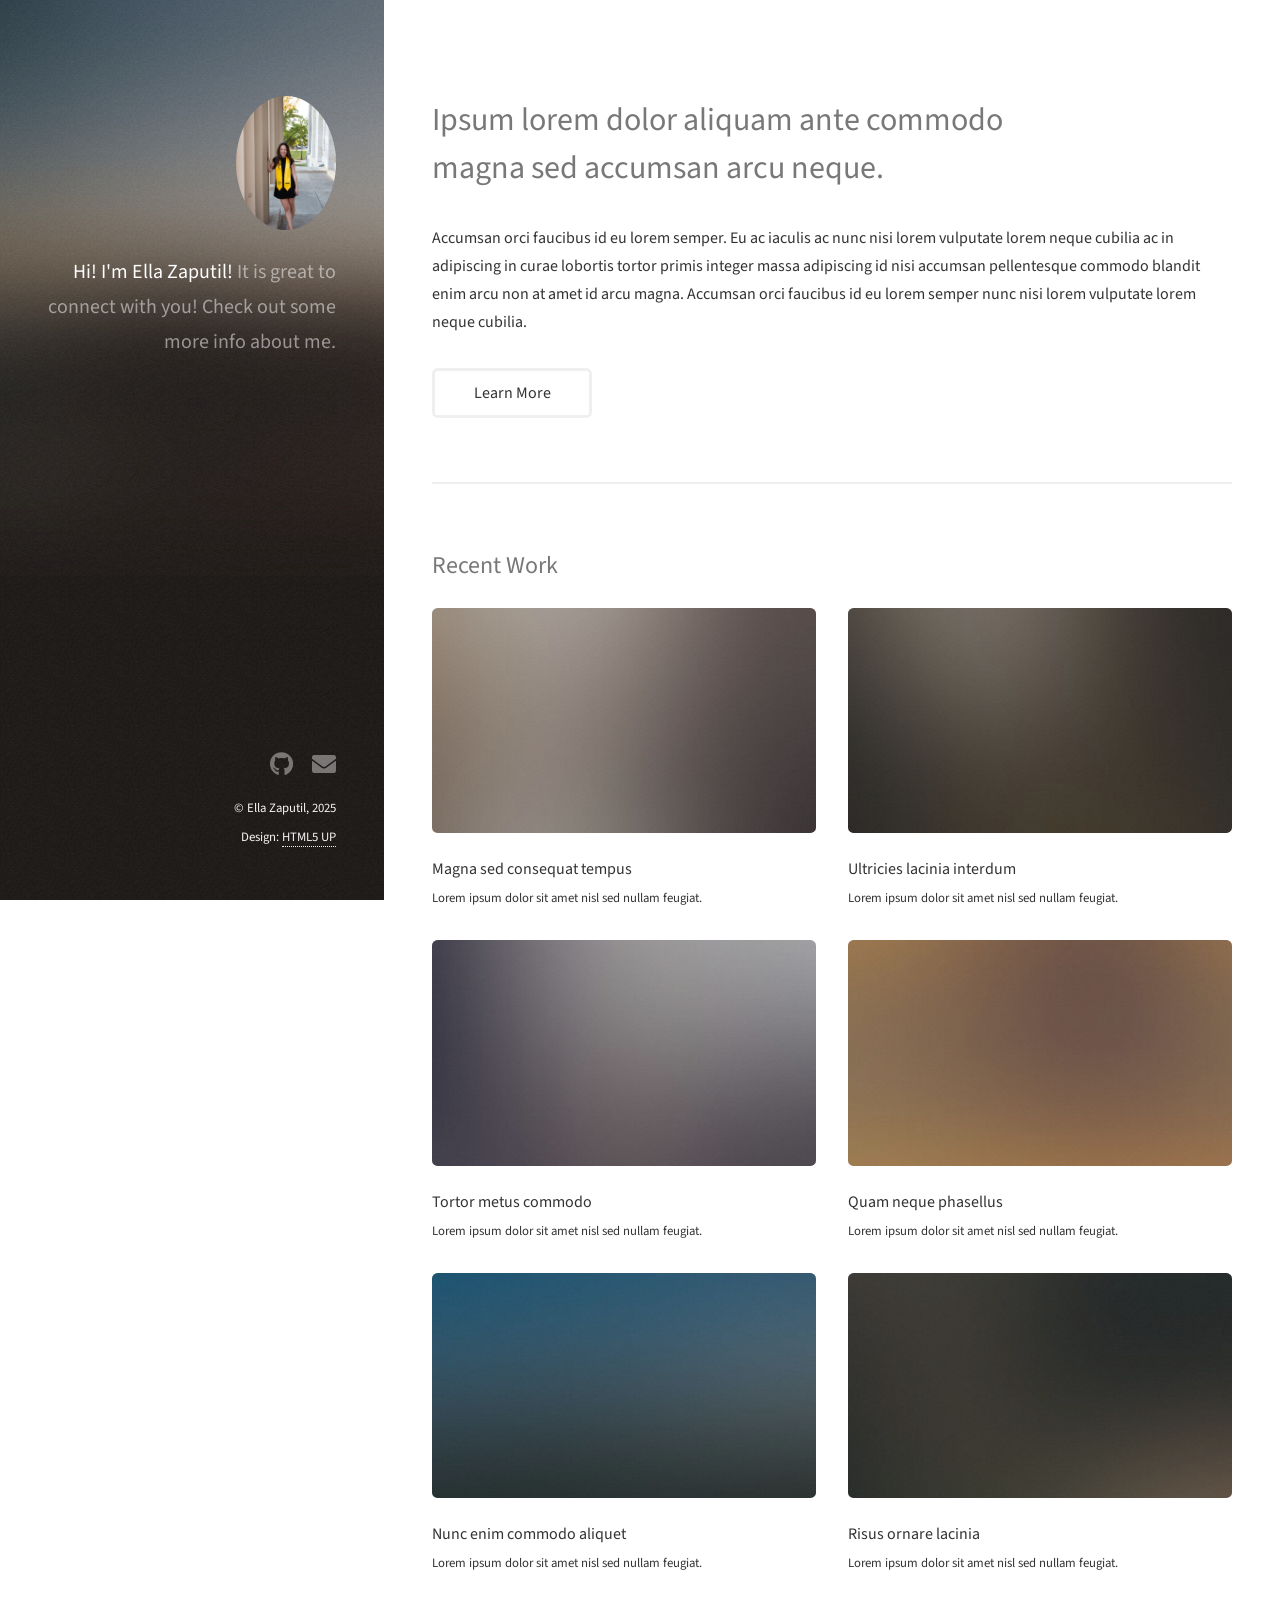
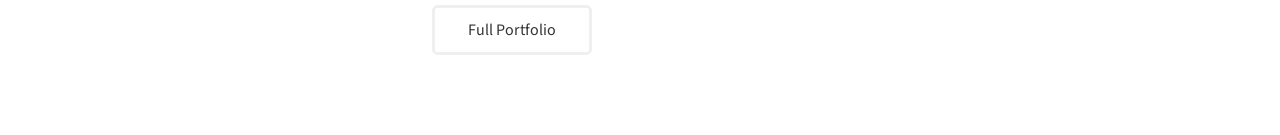
==== index.html @ d31de326 "Minor code changes" ====
<!DOCTYPE HTML>
<!--
	Strata by HTML5 UP
	html5up.net | @ajlkn
	Free for personal and commercial use under the CCA 3.0 license (html5up.net/license)
-->
<html>
	<head>
		<title>Ella Zaputil Portfolio</title>
		<meta charset="utf-8" />
		<meta name="viewport" content="width=device-width, initial-scale=1, user-scalable=no" />
		<link rel="stylesheet" href="assets/css/main.css" />
	</head>
	<body class="is-preload">

		<!-- Header -->
			<header id="header">
				<div class="inner">
					<a href="#" class="image avatar"><img src="images/Ella_Zaputil.jpg" alt="Photo of graduate" /></a>
					<h1><strong>Hi! I'm Ella Zaputil!</strong> <br />
					It is great to connect with you!<br />
					Check out some more info about me.</h1>
				</div>
			</header>

		<!-- Main -->
			<div id="main">

				<!-- One -->
					<section id="one">
						<header class="major">
							<h2>Ipsum lorem dolor aliquam ante commodo<br />
							magna sed accumsan arcu neque.</h2>
						</header>
						<p>Accumsan orci faucibus id eu lorem semper. Eu ac iaculis ac nunc nisi lorem vulputate lorem neque cubilia ac in adipiscing in curae lobortis tortor primis integer massa adipiscing id nisi accumsan pellentesque commodo blandit enim arcu non at amet id arcu magna. Accumsan orci faucibus id eu lorem semper nunc nisi lorem vulputate lorem neque cubilia.</p>
						<ul class="actions">
							<li><a href="#" class="button">Learn More</a></li>
						</ul>
					</section>

				<!-- Two -->
					<section id="two">
						<h2>Recent Work</h2>
						<div class="row">
							<article class="col-6 col-12-xsmall work-item">
								<a href="images/fulls/01.jpg" class="image fit thumb"><img src="images/thumbs/01.jpg" alt="Background image" /></a>
								<h3>Magna sed consequat tempus</h3>
								<p>Lorem ipsum dolor sit amet nisl sed nullam feugiat.</p>
							</article>
							<article class="col-6 col-12-xsmall work-item">
								<a href="images/fulls/02.jpg" class="image fit thumb"><img src="images/thumbs/02.jpg" alt="Background image" /></a>
								<h3>Ultricies lacinia interdum</h3>
								<p>Lorem ipsum dolor sit amet nisl sed nullam feugiat.</p>
							</article>
							<article class="col-6 col-12-xsmall work-item">
								<a href="images/fulls/03.jpg" class="image fit thumb"><img src="images/thumbs/03.jpg" alt="Background image" /></a>
								<h3>Tortor metus commodo</h3>
								<p>Lorem ipsum dolor sit amet nisl sed nullam feugiat.</p>
							</article>
							<article class="col-6 col-12-xsmall work-item">
								<a href="images/fulls/04.jpg" class="image fit thumb"><img src="images/thumbs/04.jpg" alt="Background image" /></a>
								<h3>Quam neque phasellus</h3>
								<p>Lorem ipsum dolor sit amet nisl sed nullam feugiat.</p>
							</article>
							<article class="col-6 col-12-xsmall work-item">
								<a href="images/fulls/05.jpg" class="image fit thumb"><img src="images/thumbs/05.jpg" alt="Background image" /></a>
								<h3>Nunc enim commodo aliquet</h3>
								<p>Lorem ipsum dolor sit amet nisl sed nullam feugiat.</p>
							</article>
							<article class="col-6 col-12-xsmall work-item">
								<a href="images/fulls/06.jpg" class="image fit thumb"><img src="images/thumbs/06.jpg" alt="Background image" /></a>
								<h3>Risus ornare lacinia</h3>
								<p>Lorem ipsum dolor sit amet nisl sed nullam feugiat.</p>
							</article>
						</div>
						<ul class="actions">
							<li><a href="#" class="button">Full Portfolio</a></li>
						</ul>
					</section>

				<!-- Four -->
				<!--
					<section id="four">
						<h2>Elements</h2>

						<section>
							<h4>Text</h4>
							<p>This is <b>bold</b> and this is <strong>strong</strong>. This is <i>italic</i> and this is <em>emphasized</em>.
							This is <sup>superscript</sup> text and this is <sub>subscript</sub> text.
							This is <u>underlined</u> and this is code: <code>for (;;) { ... }</code>. Finally, <a href="#">this is a link</a>.</p>
							<hr />
							<header>
								<h4>Heading with a Subtitle</h4>
								<p>Lorem ipsum dolor sit amet nullam id egestas urna aliquam</p>
							</header>
							<p>Nunc lacinia ante nunc ac lobortis. Interdum adipiscing gravida odio porttitor sem non mi integer non faucibus ornare mi ut ante amet placerat aliquet. Volutpat eu sed ante lacinia sapien lorem accumsan varius montes viverra nibh in adipiscing blandit tempus accumsan.</p>
							<header>
								<h5>Heading with a Subtitle</h5>
								<p>Lorem ipsum dolor sit amet nullam id egestas urna aliquam</p>
							</header>
							<p>Nunc lacinia ante nunc ac lobortis. Interdum adipiscing gravida odio porttitor sem non mi integer non faucibus ornare mi ut ante amet placerat aliquet. Volutpat eu sed ante lacinia sapien lorem accumsan varius montes viverra nibh in adipiscing blandit tempus accumsan.</p>
							<hr />
							<h2>Heading Level 2</h2>
							<h3>Heading Level 3</h3>
							<h4>Heading Level 4</h4>
							<h5>Heading Level 5</h5>
							<h6>Heading Level 6</h6>
							<hr />
							<h5>Blockquote</h5>
							<blockquote>Fringilla nisl. Donec accumsan interdum nisi, quis tincidunt felis sagittis eget tempus euismod. Vestibulum ante ipsum primis in faucibus vestibulum. Blandit adipiscing eu felis iaculis volutpat ac adipiscing accumsan faucibus. Vestibulum ante ipsum primis in faucibus lorem ipsum dolor sit amet nullam adipiscing eu felis.</blockquote>
							<h5>Preformatted</h5>
							<pre><code>i = 0;

while (!deck.isInOrder()) {
print 'Iteration ' + i;
deck.shuffle();
i++;
}

print 'It took ' + i + ' iterations to sort the deck.';</code></pre>
						</section>

						<section>
							<h4>Lists</h4>
							<div class="row">
								<div class="col-6 col-12-xsmall">
									<h5>Unordered</h5>
									<ul>
										<li>Dolor pulvinar etiam magna etiam.</li>
										<li>Sagittis adipiscing lorem eleifend.</li>
										<li>Felis enim feugiat dolore viverra.</li>
									</ul>
									<h5>Alternate</h5>
									<ul class="alt">
										<li>Dolor pulvinar etiam magna etiam.</li>
										<li>Sagittis adipiscing lorem eleifend.</li>
										<li>Felis enim feugiat dolore viverra.</li>
									</ul>
								</div>
								<div class="col-6 col-12-xsmall">
									<h5>Ordered</h5>
									<ol>
										<li>Dolor pulvinar etiam magna etiam.</li>
										<li>Etiam vel felis at lorem sed viverra.</li>
										<li>Felis enim feugiat dolore viverra.</li>
										<li>Dolor pulvinar etiam magna etiam.</li>
										<li>Etiam vel felis at lorem sed viverra.</li>
										<li>Felis enim feugiat dolore viverra.</li>
									</ol>
									<h5>Icons</h5>
									<ul class="icons">
										<li><a href="#" class="icon brands fa-twitter"><span class="label">Twitter</span></a></li>
										<li><a href="#" class="icon brands fa-facebook-f"><span class="label">Facebook</span></a></li>
										<li><a href="#" class="icon brands fa-instagram"><span class="label">Instagram</span></a></li>
										<li><a href="#" class="icon brands fa-github"><span class="label">Github</span></a></li>
										<li><a href="#" class="icon brands fa-dribbble"><span class="label">Dribbble</span></a></li>
										<li><a href="#" class="icon brands fa-tumblr"><span class="label">Tumblr</span></a></li>
									</ul>
								</div>
							</div>
							<h5>Actions</h5>
							<ul class="actions">
								<li><a href="#" class="button primary">Default</a></li>
								<li><a href="#" class="button">Default</a></li>
							</ul>
							<ul class="actions small">
								<li><a href="#" class="button primary small">Small</a></li>
								<li><a href="#" class="button small">Small</a></li>
							</ul>
							<div class="row">
								<div class="col-6 col-12-small">
									<ul class="actions stacked">
										<li><a href="#" class="button primary">Default</a></li>
										<li><a href="#" class="button">Default</a></li>
									</ul>
								</div>
								<div class="col-6 col-12-small">
									<ul class="actions stacked">
										<li><a href="#" class="button primary small">Small</a></li>
										<li><a href="#" class="button small">Small</a></li>
									</ul>
								</div>
								<div class="col-6 col-12-small">
									<ul class="actions stacked">
										<li><a href="#" class="button primary fit">Default</a></li>
										<li><a href="#" class="button fit">Default</a></li>
									</ul>
								</div>
								<div class="col-6 col-12-small">
									<ul class="actions stacked">
										<li><a href="#" class="button primary small fit">Small</a></li>
										<li><a href="#" class="button small fit">Small</a></li>
									</ul>
								</div>
							</div>
						</section>

						<section>
							<h4>Table</h4>
							<h5>Default</h5>
							<div class="table-wrapper">
								<table>
									<thead>
										<tr>
											<th>Name</th>
											<th>Description</th>
											<th>Price</th>
										</tr>
									</thead>
									<tbody>
										<tr>
											<td>Item One</td>
											<td>Ante turpis integer aliquet porttitor.</td>
											<td>29.99</td>
										</tr>
										<tr>
											<td>Item Two</td>
											<td>Vis ac commodo adipiscing arcu aliquet.</td>
											<td>19.99</td>
										</tr>
										<tr>
											<td>Item Three</td>
											<td> Morbi faucibus arcu accumsan lorem.</td>
											<td>29.99</td>
										</tr>
										<tr>
											<td>Item Four</td>
											<td>Vitae integer tempus condimentum.</td>
											<td>19.99</td>
										</tr>
										<tr>
											<td>Item Five</td>
											<td>Ante turpis integer aliquet porttitor.</td>
											<td>29.99</td>
										</tr>
									</tbody>
									<tfoot>
										<tr>
											<td colspan="2"></td>
											<td>100.00</td>
										</tr>
									</tfoot>
								</table>
							</div>

							<h5>Alternate</h5>
							<div class="table-wrapper">
								<table class="alt">
									<thead>
										<tr>
											<th>Name</th>
											<th>Description</th>
											<th>Price</th>
										</tr>
									</thead>
									<tbody>
										<tr>
											<td>Item One</td>
											<td>Ante turpis integer aliquet porttitor.</td>
											<td>29.99</td>
										</tr>
										<tr>
											<td>Item Two</td>
											<td>Vis ac commodo adipiscing arcu aliquet.</td>
											<td>19.99</td>
										</tr>
										<tr>
											<td>Item Three</td>
											<td> Morbi faucibus arcu accumsan lorem.</td>
											<td>29.99</td>
										</tr>
										<tr>
											<td>Item Four</td>
											<td>Vitae integer tempus condimentum.</td>
											<td>19.99</td>
										</tr>
										<tr>
											<td>Item Five</td>
											<td>Ante turpis integer aliquet porttitor.</td>
											<td>29.99</td>
										</tr>
									</tbody>
									<tfoot>
										<tr>
											<td colspan="2"></td>
											<td>100.00</td>
										</tr>
									</tfoot>
								</table>
							</div>
						</section>

						<section>
							<h4>Buttons</h4>
							<ul class="actions">
								<li><a href="#" class="button primary">Primary</a></li>
								<li><a href="#" class="button">Default</a></li>
							</ul>
							<ul class="actions">
								<li><a href="#" class="button large">Large</a></li>
								<li><a href="#" class="button">Default</a></li>
								<li><a href="#" class="button small">Small</a></li>
							</ul>
							<ul class="actions fit">
								<li><a href="#" class="button primary fit">Fit</a></li>
								<li><a href="#" class="button fit">Fit</a></li>
							</ul>
							<ul class="actions fit small">
								<li><a href="#" class="button primary fit small">Fit + Small</a></li>
								<li><a href="#" class="button fit small">Fit + Small</a></li>
							</ul>
							<ul class="actions">
								<li><a href="#" class="button primary icon solid fa-download">Icon</a></li>
								<li><a href="#" class="button icon solid fa-download">Icon</a></li>
							</ul>
							<ul class="actions">
								<li><span class="button primary disabled">Primary</span></li>
								<li><span class="button disabled">Default</span></li>
							</ul>
						</section>

						<section>
							<h4>Form</h4>
							<form method="post" action="#">
								<div class="row gtr-uniform gtr-50">
									<div class="col-6 col-12-xsmall">
										<input type="text" name="demo-name" id="demo-name" value="" placeholder="Name" />
									</div>
									<div class="col-6 col-12-xsmall">
										<input type="email" name="demo-email" id="demo-email" value="" placeholder="Email" />
									</div>
									<div class="col-12">
										<select name="demo-category" id="demo-category">
											<option value="">- Category -</option>
											<option value="1">Manufacturing</option>
											<option value="1">Shipping</option>
											<option value="1">Administration</option>
											<option value="1">Human Resources</option>
										</select>
									</div>
									<div class="col-4 col-12-small">
										<input type="radio" id="demo-priority-low" name="demo-priority" checked>
										<label for="demo-priority-low">Low Priority</label>
									</div>
									<div class="col-4 col-12-small">
										<input type="radio" id="demo-priority-normal" name="demo-priority">
										<label for="demo-priority-normal">Normal Priority</label>
									</div>
									<div class="col-4 col-12-small">
										<input type="radio" id="demo-priority-high" name="demo-priority">
										<label for="demo-priority-high">High Priority</label>
									</div>
									<div class="col-6 col-12-small">
										<input type="checkbox" id="demo-copy" name="demo-copy">
										<label for="demo-copy">Email me a copy of this message</label>
									</div>
									<div class="col-6 col-12-small">
										<input type="checkbox" id="demo-human" name="demo-human" checked>
										<label for="demo-human">I am a human and not a robot</label>
									</div>
									<div class="col-12">
										<textarea name="demo-message" id="demo-message" placeholder="Enter your message" rows="6"></textarea>
									</div>
									<div class="col-12">
										<ul class="actions">
											<li><input type="submit" value="Send Message" class="primary" /></li>
											<li><input type="reset" value="Reset" /></li>
										</ul>
									</div>
								</div>
							</form>
						</section>

						<section>
							<h4>Image</h4>
							<h5>Fit</h5>
							<div class="box alt">
								<div class="row gtr-50 gtr-uniform">
									<div class="col-12"><span class="image fit"><img src="images/fulls/05.jpg" alt="" /></span></div>
									<div class="col-4"><span class="image fit"><img src="images/thumbs/01.jpg" alt="" /></span></div>
									<div class="col-4"><span class="image fit"><img src="images/thumbs/02.jpg" alt="" /></span></div>
									<div class="col-4"><span class="image fit"><img src="images/thumbs/03.jpg" alt="" /></span></div>
									<div class="col-4"><span class="image fit"><img src="images/thumbs/04.jpg" alt="" /></span></div>
									<div class="col-4"><span class="image fit"><img src="images/thumbs/05.jpg" alt="" /></span></div>
									<div class="col-4"><span class="image fit"><img src="images/thumbs/06.jpg" alt="" /></span></div>
									<div class="col-4"><span class="image fit"><img src="images/thumbs/03.jpg" alt="" /></span></div>
									<div class="col-4"><span class="image fit"><img src="images/thumbs/02.jpg" alt="" /></span></div>
									<div class="col-4"><span class="image fit"><img src="images/thumbs/01.jpg" alt="" /></span></div>
								</div>
							</div>
							<h5>Left &amp; Right</h5>
							<p><span class="image left"><img src="images/avatar.jpg" alt="" /></span>Fringilla nisl. Donec accumsan interdum nisi, quis tincidunt felis sagittis eget. tempus euismod. Vestibulum ante ipsum primis in faucibus vestibulum. Blandit adipiscing eu felis iaculis volutpat ac adipiscing accumsan eu faucibus. Integer ac pellentesque praesent tincidunt felis sagittis eget. tempus euismod. Vestibulum ante ipsum primis in faucibus vestibulum. Blandit adipiscing eu felis iaculis volutpat ac adipiscing accumsan eu faucibus. Integer ac pellentesque praesent. Donec accumsan interdum nisi, quis tincidunt felis sagittis eget. tempus euismod. Vestibulum ante ipsum primis in faucibus vestibulum. Blandit adipiscing eu felis iaculis volutpat ac adipiscing accumsan eu faucibus. Integer ac pellentesque praesent tincidunt felis sagittis eget. tempus euismod. Vestibulum ante ipsum primis in faucibus vestibulum. Blandit adipiscing eu felis iaculis volutpat ac adipiscing accumsan eu faucibus. Integer ac pellentesque praesent.</p>
							<p><span class="image right"><img src="images/avatar.jpg" alt="" /></span>Fringilla nisl. Donec accumsan interdum nisi, quis tincidunt felis sagittis eget. tempus euismod. Vestibulum ante ipsum primis in faucibus vestibulum. Blandit adipiscing eu felis iaculis volutpat ac adipiscing accumsan eu faucibus. Integer ac pellentesque praesent tincidunt felis sagittis eget. tempus euismod. Vestibulum ante ipsum primis in faucibus vestibulum. Blandit adipiscing eu felis iaculis volutpat ac adipiscing accumsan eu faucibus. Integer ac pellentesque praesent. Donec accumsan interdum nisi, quis tincidunt felis sagittis eget. tempus euismod. Vestibulum ante ipsum primis in faucibus vestibulum. Blandit adipiscing eu felis iaculis volutpat ac adipiscing accumsan eu faucibus. Integer ac pellentesque praesent tincidunt felis sagittis eget. tempus euismod. Vestibulum ante ipsum primis in faucibus vestibulum. Blandit adipiscing eu felis iaculis volutpat ac adipiscing accumsan eu faucibus. Integer ac pellentesque praesent.</p>
						</section>

					</section>
				-->

			</div>

		<!-- Footer -->
			<footer id="footer">
				<div class="inner">
					<ul class="icons">
						<li><a href="#" class="icon brands fa-github"><span class="label">Github</span></a></li>
						<li><a href="#" class="icon solid fa-envelope"><span class="label">Email</span></a></li>
					</ul>
					<ul class="copyright">
						<li>&copy; Ella Zaputil, 2025</li><li>Design: <a href="http://html5up.net">HTML5 UP</a></li>
					</ul>
				</div>
			</footer>
		<!-- Google tag (gtag.js) -->
		<script async src="https://www.googletagmanager.com/gtag/js?id=G-RQWKDKJL1V"></script>
		<script>
  		window.dataLayer = window.dataLayer || [];
  		function gtag(){dataLayer.push(arguments);}
  		gtag('js', new Date());

  		gtag('config', 'G-RQWKDKJL1V');
		</script>
		
		<!-- Scripts -->
			<script src="assets/js/jquery.min.js"></script>
			<script src="assets/js/jquery.poptrox.min.js"></script>
			<script src="assets/js/browser.min.js"></script>
			<script src="assets/js/breakpoints.min.js"></script>
			<script src="assets/js/util.js"></script>
			<script src="assets/js/main.js"></script>

	</body>
</html>
---- assets/css/main.css ----
@import url("fontawesome-all.min.css");
@import url("https://fonts.googleapis.com/css?family=Source+Sans+Pro:400,400italic");

/*
	Strata by HTML5 UP
	html5up.net | @ajlkn
	Free for personal and commercial use under the CCA 3.0 license (html5up.net/license)
*/

html, body, div, span, applet, object,
iframe, h1, h2, h3, h4, h5, h6, p, blockquote,
pre, a, abbr, acronym, address, big, cite,
code, del, dfn, em, img, ins, kbd, q, s, samp,
small, strike, strong, sub, sup, tt, var, b,
u, i, center, dl, dt, dd, ol, ul, li, fieldset,
form, label, legend, table, caption, tbody,
tfoot, thead, tr, th, td, article, aside,
canvas, details, embed, figure, figcaption,
footer, header, hgroup, menu, nav, output, ruby,
section, summary, time, mark, audio, video {
	margin: 0;
	padding: 0;
	border: 0;
	font-size: 100%;
	font: inherit;
	color: #333333;
	vertical-align: baseline;}

article, aside, details, figcaption, figure,
footer, header, hgroup, menu, nav, section {
	display: block;}

body {
	line-height: 1;
	color: #333333;
}

ol, ul {
	list-style: none;
}

blockquote, q {
	quotes: none;
}

	blockquote:before, blockquote:after, q:before, q:after {
		content: '';
		content: none;
	}

table {
	border-collapse: collapse;
	border-spacing: 0;
}

body {
	-webkit-text-size-adjust: none;
}

mark {
	background-color: transparent;
	color: inherit;
}

input::-moz-focus-inner {
	border: 0;
	padding: 0;
}

input, select, textarea {
	-moz-appearance: none;
	-webkit-appearance: none;
	-ms-appearance: none;
	appearance: none;
}

/* Basic */

	html {
		box-sizing: border-box;
	}

	*, *:before, *:after {
		box-sizing: inherit;
	}

	body {
		background: #fff;
	}

		body.is-preload *, body.is-preload *:before, body.is-preload *:after {
			-moz-animation: none !important;
			-webkit-animation: none !important;
			-ms-animation: none !important;
			animation: none !important;
			-moz-transition: none !important;
			-webkit-transition: none !important;
			-ms-transition: none !important;
			transition: none !important;
		}

	body, input, select, textarea {
		color: #a2a2a2;
		font-family: "Source Sans Pro", Helvetica, sans-serif;
		font-size: 16pt;
		font-weight: 400;
		line-height: 1.75em;
	}

	a {
		-moz-transition: color 0.2s ease-in-out, border-color 0.2s ease-in-out;
		-webkit-transition: color 0.2s ease-in-out, border-color 0.2s ease-in-out;
		-ms-transition: color 0.2s ease-in-out, border-color 0.2s ease-in-out;
		transition: color 0.2s ease-in-out, border-color 0.2s ease-in-out;
		border-bottom: dotted 1px;
		color: #49bf9d;
		text-decoration: none;
	}

		a:hover {
			border-bottom-color: transparent;
			color: #49bf9d !important;
			text-decoration: none;
		}

	strong, b {
		color: #787878;
		font-weight: 400;
	}

	em, i {
		font-style: italic;
	}

	p {
		margin: 0 0 2em 0;
	}

	h1, h2, h3, h4, h5, h6 {
		color: #787878;
		font-weight: 400;
		line-height: 1em;
		margin: 0 0 1em 0;
	}

		h1 a, h2 a, h3 a, h4 a, h5 a, h6 a {
			color: inherit;
			text-decoration: none;
		}

	h1 {
		font-size: 2em;
		line-height: 1.5em;
	}

	h2 {
		font-size: 1.5em;
		line-height: 1.5em;
	}

	h3 {
		font-size: 1.25em;
		line-height: 1.5em;
	}

	h4 {
		font-size: 1.1em;
		line-height: 1.5em;
	}

	h5 {
		font-size: 0.9em;
		line-height: 1.5em;
	}

	h6 {
		font-size: 0.7em;
		line-height: 1.5em;
	}

	sub {
		font-size: 0.8em;
		position: relative;
		top: 0.5em;
	}

	sup {
		font-size: 0.8em;
		position: relative;
		top: -0.5em;
	}

	hr {
		border: 0;
		border-bottom: solid 2px #efefef;
		margin: 2em 0;
	}

		hr.major {
			margin: 3em 0;
		}

	blockquote {
		border-left: solid 6px #efefef;
		font-style: italic;
		margin: 0 0 2em 0;
		padding: 0.5em 0 0.5em 1.5em;
	}

	code {
		background: #f7f7f7;
		border-radius: 0.35em;
		border: solid 2px #efefef;
		font-family: "Courier New", monospace;
		font-size: 0.9em;
		margin: 0 0.25em;
		padding: 0.25em 0.65em;
	}

	pre {
		-webkit-overflow-scrolling: touch;
		font-family: "Courier New", monospace;
		font-size: 0.9em;
		margin: 0 0 2em 0;
	}

		pre code {
			display: block;
			line-height: 1.75em;
			padding: 1em 1.5em;
			overflow-x: auto;
		}

	.align-left {
		text-align: left;
	}

	.align-center {
		text-align: center;
	}

	.align-right {
		text-align: right;
	}

/* Container */

	.container {
		margin: 0 auto;
		max-width: calc(100% - 4em);
		width: 100%;
	}

		.container.xsmall {
			width: 25%;
		}

		.container.small {
			width: 50%;
		}

		.container.medium {
			width: 75%;
		}

		.container.large {
			width: 125%;
		}

		.container.xlarge {
			width: 150%;
		}

		.container.max {
			width: 100%;
		}

		@media screen and (max-width: 980px) {

			.container {
				width: 100% !important;
				max-width: 100% !important;
			}

		}

		@media screen and (max-width: 480px) {

			.container {
				max-width: calc(100% - 3em);
			}

		}

/* Row */

	.row {
		display: flex;
		flex-wrap: wrap;
		box-sizing: border-box;
		align-items: stretch;
	}

		.row > * {
			box-sizing: border-box;
		}

		.row.gtr-uniform > * > :last-child {
			margin-bottom: 0;
		}

		.row.aln-left {
			justify-content: flex-start;
		}

		.row.aln-center {
			justify-content: center;
		}

		.row.aln-right {
			justify-content: flex-end;
		}

		.row.aln-top {
			align-items: flex-start;
		}

		.row.aln-middle {
			align-items: center;
		}

		.row.aln-bottom {
			align-items: flex-end;
		}

		.row > .imp {
			order: -1;
		}

		.row > .col-1 {
			width: 8.33333%;
		}

		.row > .off-1 {
			margin-left: 8.33333%;
		}

		.row > .col-2 {
			width: 16.66667%;
		}

		.row > .off-2 {
			margin-left: 16.66667%;
		}

		.row > .col-3 {
			width: 25%;
		}

		.row > .off-3 {
			margin-left: 25%;
		}

		.row > .col-4 {
			width: 33.33333%;
		}

		.row > .off-4 {
			margin-left: 33.33333%;
		}

		.row > .col-5 {
			width: 41.66667%;
		}

		.row > .off-5 {
			margin-left: 41.66667%;
		}

		.row > .col-6 {
			width: 50%;
		}

		.row > .off-6 {
			margin-left: 50%;
		}

		.row > .col-7 {
			width: 58.33333%;
		}

		.row > .off-7 {
			margin-left: 58.33333%;
		}

		.row > .col-8 {
			width: 66.66667%;
		}

		.row > .off-8 {
			margin-left: 66.66667%;
		}

		.row > .col-9 {
			width: 75%;
		}

		.row > .off-9 {
			margin-left: 75%;
		}

		.row > .col-10 {
			width: 83.33333%;
		}

		.row > .off-10 {
			margin-left: 83.33333%;
		}

		.row > .col-11 {
			width: 91.66667%;
		}

		.row > .off-11 {
			margin-left: 91.66667%;
		}

		.row > .col-12 {
			width: 100%;
		}

		.row > .off-12 {
			margin-left: 100%;
		}

		.row.gtr-0 {
			margin-top: 0;
			margin-left: 0em;
		}

			.row.gtr-0 > * {
				padding: 0 0 0 0em;
			}

			.row.gtr-0.gtr-uniform {
				margin-top: 0em;
			}

				.row.gtr-0.gtr-uniform > * {
					padding-top: 0em;
				}

		.row.gtr-25 {
			margin-top: 0;
			margin-left: -0.625em;
		}

			.row.gtr-25 > * {
				padding: 0 0 0 0.625em;
			}

			.row.gtr-25.gtr-uniform {
				margin-top: -0.625em;
			}

				.row.gtr-25.gtr-uniform > * {
					padding-top: 0.625em;
				}

		.row.gtr-50 {
			margin-top: 0;
			margin-left: -1.25em;
		}

			.row.gtr-50 > * {
				padding: 0 0 0 1.25em;
			}

			.row.gtr-50.gtr-uniform {
				margin-top: -1.25em;
			}

				.row.gtr-50.gtr-uniform > * {
					padding-top: 1.25em;
				}

		.row {
			margin-top: 0;
			margin-left: -2.5em;
		}

			.row > * {
				padding: 0 0 0 2.5em;
			}

			.row.gtr-uniform {
				margin-top: -2.5em;
			}

				.row.gtr-uniform > * {
					padding-top: 2.5em;
				}

		.row.gtr-150 {
			margin-top: 0;
			margin-left: -3.75em;
		}

			.row.gtr-150 > * {
				padding: 0 0 0 3.75em;
			}

			.row.gtr-150.gtr-uniform {
				margin-top: -3.75em;
			}

				.row.gtr-150.gtr-uniform > * {
					padding-top: 3.75em;
				}

		.row.gtr-200 {
			margin-top: 0;
			margin-left: -5em;
		}

			.row.gtr-200 > * {
				padding: 0 0 0 5em;
			}

			.row.gtr-200.gtr-uniform {
				margin-top: -5em;
			}

				.row.gtr-200.gtr-uniform > * {
					padding-top: 5em;
				}

		@media screen and (max-width: 1800px) {

			.row {
				display: flex;
				flex-wrap: wrap;
				box-sizing: border-box;
				align-items: stretch;
			}

				.row > * {
					box-sizing: border-box;
				}

				.row.gtr-uniform > * > :last-child {
					margin-bottom: 0;
				}

				.row.aln-left {
					justify-content: flex-start;
				}

				.row.aln-center {
					justify-content: center;
				}

				.row.aln-right {
					justify-content: flex-end;
				}

				.row.aln-top {
					align-items: flex-start;
				}

				.row.aln-middle {
					align-items: center;
				}

				.row.aln-bottom {
					align-items: flex-end;
				}

				.row > .imp-xlarge {
					order: -1;
				}

				.row > .col-1-xlarge {
					width: 8.33333%;
				}

				.row > .off-1-xlarge {
					margin-left: 8.33333%;
				}

				.row > .col-2-xlarge {
					width: 16.66667%;
				}

				.row > .off-2-xlarge {
					margin-left: 16.66667%;
				}

				.row > .col-3-xlarge {
					width: 25%;
				}

				.row > .off-3-xlarge {
					margin-left: 25%;
				}

				.row > .col-4-xlarge {
					width: 33.33333%;
				}

				.row > .off-4-xlarge {
					margin-left: 33.33333%;
				}

				.row > .col-5-xlarge {
					width: 41.66667%;
				}

				.row > .off-5-xlarge {
					margin-left: 41.66667%;
				}

				.row > .col-6-xlarge {
					width: 50%;
				}

				.row > .off-6-xlarge {
					margin-left: 50%;
				}

				.row > .col-7-xlarge {
					width: 58.33333%;
				}

				.row > .off-7-xlarge {
					margin-left: 58.33333%;
				}

				.row > .col-8-xlarge {
					width: 66.66667%;
				}

				.row > .off-8-xlarge {
					margin-left: 66.66667%;
				}

				.row > .col-9-xlarge {
					width: 75%;
				}

				.row > .off-9-xlarge {
					margin-left: 75%;
				}

				.row > .col-10-xlarge {
					width: 83.33333%;
				}

				.row > .off-10-xlarge {
					margin-left: 83.33333%;
				}

				.row > .col-11-xlarge {
					width: 91.66667%;
				}

				.row > .off-11-xlarge {
					margin-left: 91.66667%;
				}

				.row > .col-12-xlarge {
					width: 100%;
				}

				.row > .off-12-xlarge {
					margin-left: 100%;
				}

				.row.gtr-0 {
					margin-top: 0;
					margin-left: 0em;
				}

					.row.gtr-0 > * {
						padding: 0 0 0 0em;
					}

					.row.gtr-0.gtr-uniform {
						margin-top: 0em;
					}

						.row.gtr-0.gtr-uniform > * {
							padding-top: 0em;
						}

				.row.gtr-25 {
					margin-top: 0;
					margin-left: -0.625em;
				}

					.row.gtr-25 > * {
						padding: 0 0 0 0.625em;
					}

					.row.gtr-25.gtr-uniform {
						margin-top: -0.625em;
					}

						.row.gtr-25.gtr-uniform > * {
							padding-top: 0.625em;
						}

				.row.gtr-50 {
					margin-top: 0;
					margin-left: -1.25em;
				}

					.row.gtr-50 > * {
						padding: 0 0 0 1.25em;
					}

					.row.gtr-50.gtr-uniform {
						margin-top: -1.25em;
					}

						.row.gtr-50.gtr-uniform > * {
							padding-top: 1.25em;
						}

				.row {
					margin-top: 0;
					margin-left: -2.5em;
				}

					.row > * {
						padding: 0 0 0 2.5em;
					}

					.row.gtr-uniform {
						margin-top: -2.5em;
					}

						.row.gtr-uniform > * {
							padding-top: 2.5em;
						}

				.row.gtr-150 {
					margin-top: 0;
					margin-left: -3.75em;
				}

					.row.gtr-150 > * {
						padding: 0 0 0 3.75em;
					}

					.row.gtr-150.gtr-uniform {
						margin-top: -3.75em;
					}

						.row.gtr-150.gtr-uniform > * {
							padding-top: 3.75em;
						}

				.row.gtr-200 {
					margin-top: 0;
					margin-left: -5em;
				}

					.row.gtr-200 > * {
						padding: 0 0 0 5em;
					}

					.row.gtr-200.gtr-uniform {
						margin-top: -5em;
					}

						.row.gtr-200.gtr-uniform > * {
							padding-top: 5em;
						}

		}

		@media screen and (max-width: 1280px) {

			.row {
				display: flex;
				flex-wrap: wrap;
				box-sizing: border-box;
				align-items: stretch;
			}

				.row > * {
					box-sizing: border-box;
				}

				.row.gtr-uniform > * > :last-child {
					margin-bottom: 0;
				}

				.row.aln-left {
					justify-content: flex-start;
				}

				.row.aln-center {
					justify-content: center;
				}

				.row.aln-right {
					justify-content: flex-end;
				}

				.row.aln-top {
					align-items: flex-start;
				}

				.row.aln-middle {
					align-items: center;
				}

				.row.aln-bottom {
					align-items: flex-end;
				}

				.row > .imp-large {
					order: -1;
				}

				.row > .col-1-large {
					width: 8.33333%;
				}

				.row > .off-1-large {
					margin-left: 8.33333%;
				}

				.row > .col-2-large {
					width: 16.66667%;
				}

				.row > .off-2-large {
					margin-left: 16.66667%;
				}

				.row > .col-3-large {
					width: 25%;
				}

				.row > .off-3-large {
					margin-left: 25%;
				}

				.row > .col-4-large {
					width: 33.33333%;
				}

				.row > .off-4-large {
					margin-left: 33.33333%;
				}

				.row > .col-5-large {
					width: 41.66667%;
				}

				.row > .off-5-large {
					margin-left: 41.66667%;
				}

				.row > .col-6-large {
					width: 50%;
				}

				.row > .off-6-large {
					margin-left: 50%;
				}

				.row > .col-7-large {
					width: 58.33333%;
				}

				.row > .off-7-large {
					margin-left: 58.33333%;
				}

				.row > .col-8-large {
					width: 66.66667%;
				}

				.row > .off-8-large {
					margin-left: 66.66667%;
				}

				.row > .col-9-large {
					width: 75%;
				}

				.row > .off-9-large {
					margin-left: 75%;
				}

				.row > .col-10-large {
					width: 83.33333%;
				}

				.row > .off-10-large {
					margin-left: 83.33333%;
				}

				.row > .col-11-large {
					width: 91.66667%;
				}

				.row > .off-11-large {
					margin-left: 91.66667%;
				}

				.row > .col-12-large {
					width: 100%;
				}

				.row > .off-12-large {
					margin-left: 100%;
				}

				.row.gtr-0 {
					margin-top: 0;
					margin-left: 0em;
				}

					.row.gtr-0 > * {
						padding: 0 0 0 0em;
					}

					.row.gtr-0.gtr-uniform {
						margin-top: 0em;
					}

						.row.gtr-0.gtr-uniform > * {
							padding-top: 0em;
						}

				.row.gtr-25 {
					margin-top: 0;
					margin-left: -0.5em;
				}

					.row.gtr-25 > * {
						padding: 0 0 0 0.5em;
					}

					.row.gtr-25.gtr-uniform {
						margin-top: -0.5em;
					}

						.row.gtr-25.gtr-uniform > * {
							padding-top: 0.5em;
						}

				.row.gtr-50 {
					margin-top: 0;
					margin-left: -1em;
				}

					.row.gtr-50 > * {
						padding: 0 0 0 1em;
					}

					.row.gtr-50.gtr-uniform {
						margin-top: -1em;
					}

						.row.gtr-50.gtr-uniform > * {
							padding-top: 1em;
						}

				.row {
					margin-top: 0;
					margin-left: -2em;
				}

					.row > * {
						padding: 0 0 0 2em;
					}

					.row.gtr-uniform {
						margin-top: -2em;
					}

						.row.gtr-uniform > * {
							padding-top: 2em;
						}

				.row.gtr-150 {
					margin-top: 0;
					margin-left: -3em;
				}

					.row.gtr-150 > * {
						padding: 0 0 0 3em;
					}

					.row.gtr-150.gtr-uniform {
						margin-top: -3em;
					}

						.row.gtr-150.gtr-uniform > * {
							padding-top: 3em;
						}

				.row.gtr-200 {
					margin-top: 0;
					margin-left: -4em;
				}

					.row.gtr-200 > * {
						padding: 0 0 0 4em;
					}

					.row.gtr-200.gtr-uniform {
						margin-top: -4em;
					}

						.row.gtr-200.gtr-uniform > * {
							padding-top: 4em;
						}

		}

		@media screen and (max-width: 980px) {

			.row {
				display: flex;
				flex-wrap: wrap;
				box-sizing: border-box;
				align-items: stretch;
			}

				.row > * {
					box-sizing: border-box;
				}

				.row.gtr-uniform > * > :last-child {
					margin-bottom: 0;
				}

				.row.aln-left {
					justify-content: flex-start;
				}

				.row.aln-center {
					justify-content: center;
				}

				.row.aln-right {
					justify-content: flex-end;
				}

				.row.aln-top {
					align-items: flex-start;
				}

				.row.aln-middle {
					align-items: center;
				}

				.row.aln-bottom {
					align-items: flex-end;
				}

				.row > .imp-medium {
					order: -1;
				}

				.row > .col-1-medium {
					width: 8.33333%;
				}

				.row > .off-1-medium {
					margin-left: 8.33333%;
				}

				.row > .col-2-medium {
					width: 16.66667%;
				}

				.row > .off-2-medium {
					margin-left: 16.66667%;
				}

				.row > .col-3-medium {
					width: 25%;
				}

				.row > .off-3-medium {
					margin-left: 25%;
				}

				.row > .col-4-medium {
					width: 33.33333%;
				}

				.row > .off-4-medium {
					margin-left: 33.33333%;
				}

				.row > .col-5-medium {
					width: 41.66667%;
				}

				.row > .off-5-medium {
					margin-left: 41.66667%;
				}

				.row > .col-6-medium {
					width: 50%;
				}

				.row > .off-6-medium {
					margin-left: 50%;
				}

				.row > .col-7-medium {
					width: 58.33333%;
				}

				.row > .off-7-medium {
					margin-left: 58.33333%;
				}

				.row > .col-8-medium {
					width: 66.66667%;
				}

				.row > .off-8-medium {
					margin-left: 66.66667%;
				}

				.row > .col-9-medium {
					width: 75%;
				}

				.row > .off-9-medium {
					margin-left: 75%;
				}

				.row > .col-10-medium {
					width: 83.33333%;
				}

				.row > .off-10-medium {
					margin-left: 83.33333%;
				}

				.row > .col-11-medium {
					width: 91.66667%;
				}

				.row > .off-11-medium {
					margin-left: 91.66667%;
				}

				.row > .col-12-medium {
					width: 100%;
				}

				.row > .off-12-medium {
					margin-left: 100%;
				}

				.row.gtr-0 {
					margin-top: 0;
					margin-left: 0em;
				}

					.row.gtr-0 > * {
						padding: 0 0 0 0em;
					}

					.row.gtr-0.gtr-uniform {
						margin-top: 0em;
					}

						.row.gtr-0.gtr-uniform > * {
							padding-top: 0em;
						}

				.row.gtr-25 {
					margin-top: 0;
					margin-left: -0.5em;
				}

					.row.gtr-25 > * {
						padding: 0 0 0 0.5em;
					}

					.row.gtr-25.gtr-uniform {
						margin-top: -0.5em;
					}

						.row.gtr-25.gtr-uniform > * {
							padding-top: 0.5em;
						}

				.row.gtr-50 {
					margin-top: 0;
					margin-left: -1em;
				}

					.row.gtr-50 > * {
						padding: 0 0 0 1em;
					}

					.row.gtr-50.gtr-uniform {
						margin-top: -1em;
					}

						.row.gtr-50.gtr-uniform > * {
							padding-top: 1em;
						}

				.row {
					margin-top: 0;
					margin-left: -2em;
				}

					.row > * {
						padding: 0 0 0 2em;
					}

					.row.gtr-uniform {
						margin-top: -2em;
					}

						.row.gtr-uniform > * {
							padding-top: 2em;
						}

				.row.gtr-150 {
					margin-top: 0;
					margin-left: -3em;
				}

					.row.gtr-150 > * {
						padding: 0 0 0 3em;
					}

					.row.gtr-150.gtr-uniform {
						margin-top: -3em;
					}

						.row.gtr-150.gtr-uniform > * {
							padding-top: 3em;
						}

				.row.gtr-200 {
					margin-top: 0;
					margin-left: -4em;
				}

					.row.gtr-200 > * {
						padding: 0 0 0 4em;
					}

					.row.gtr-200.gtr-uniform {
						margin-top: -4em;
					}

						.row.gtr-200.gtr-uniform > * {
							padding-top: 4em;
						}

		}

		@media screen and (max-width: 736px) {

			.row {
				display: flex;
				flex-wrap: wrap;
				box-sizing: border-box;
				align-items: stretch;
			}

				.row > * {
					box-sizing: border-box;
				}

				.row.gtr-uniform > * > :last-child {
					margin-bottom: 0;
				}

				.row.aln-left {
					justify-content: flex-start;
				}

				.row.aln-center {
					justify-content: center;
				}

				.row.aln-right {
					justify-content: flex-end;
				}

				.row.aln-top {
					align-items: flex-start;
				}

				.row.aln-middle {
					align-items: center;
				}

				.row.aln-bottom {
					align-items: flex-end;
				}

				.row > .imp-small {
					order: -1;
				}

				.row > .col-1-small {
					width: 8.33333%;
				}

				.row > .off-1-small {
					margin-left: 8.33333%;
				}

				.row > .col-2-small {
					width: 16.66667%;
				}

				.row > .off-2-small {
					margin-left: 16.66667%;
				}

				.row > .col-3-small {
					width: 25%;
				}

				.row > .off-3-small {
					margin-left: 25%;
				}

				.row > .col-4-small {
					width: 33.33333%;
				}

				.row > .off-4-small {
					margin-left: 33.33333%;
				}

				.row > .col-5-small {
					width: 41.66667%;
				}

				.row > .off-5-small {
					margin-left: 41.66667%;
				}

				.row > .col-6-small {
					width: 50%;
				}

				.row > .off-6-small {
					margin-left: 50%;
				}

				.row > .col-7-small {
					width: 58.33333%;
				}

				.row > .off-7-small {
					margin-left: 58.33333%;
				}

				.row > .col-8-small {
					width: 66.66667%;
				}

				.row > .off-8-small {
					margin-left: 66.66667%;
				}

				.row > .col-9-small {
					width: 75%;
				}

				.row > .off-9-small {
					margin-left: 75%;
				}

				.row > .col-10-small {
					width: 83.33333%;
				}

				.row > .off-10-small {
					margin-left: 83.33333%;
				}

				.row > .col-11-small {
					width: 91.66667%;
				}

				.row > .off-11-small {
					margin-left: 91.66667%;
				}

				.row > .col-12-small {
					width: 100%;
				}

				.row > .off-12-small {
					margin-left: 100%;
				}

				.row.gtr-0 {
					margin-top: 0;
					margin-left: 0em;
				}

					.row.gtr-0 > * {
						padding: 0 0 0 0em;
					}

					.row.gtr-0.gtr-uniform {
						margin-top: 0em;
					}

						.row.gtr-0.gtr-uniform > * {
							padding-top: 0em;
						}

				.row.gtr-25 {
					margin-top: 0;
					margin-left: -0.375em;
				}

					.row.gtr-25 > * {
						padding: 0 0 0 0.375em;
					}

					.row.gtr-25.gtr-uniform {
						margin-top: -0.375em;
					}

						.row.gtr-25.gtr-uniform > * {
							padding-top: 0.375em;
						}

				.row.gtr-50 {
					margin-top: 0;
					margin-left: -0.75em;
				}

					.row.gtr-50 > * {
						padding: 0 0 0 0.75em;
					}

					.row.gtr-50.gtr-uniform {
						margin-top: -0.75em;
					}

						.row.gtr-50.gtr-uniform > * {
							padding-top: 0.75em;
						}

				.row {
					margin-top: 0;
					margin-left: -1.5em;
				}

					.row > * {
						padding: 0 0 0 1.5em;
					}

					.row.gtr-uniform {
						margin-top: -1.5em;
					}

						.row.gtr-uniform > * {
							padding-top: 1.5em;
						}

				.row.gtr-150 {
					margin-top: 0;
					margin-left: -2.25em;
				}

					.row.gtr-150 > * {
						padding: 0 0 0 2.25em;
					}

					.row.gtr-150.gtr-uniform {
						margin-top: -2.25em;
					}

						.row.gtr-150.gtr-uniform > * {
							padding-top: 2.25em;
						}

				.row.gtr-200 {
					margin-top: 0;
					margin-left: -3em;
				}

					.row.gtr-200 > * {
						padding: 0 0 0 3em;
					}

					.row.gtr-200.gtr-uniform {
						margin-top: -3em;
					}

						.row.gtr-200.gtr-uniform > * {
							padding-top: 3em;
						}

		}

		@media screen and (max-width: 480px) {

			.row {
				display: flex;
				flex-wrap: wrap;
				box-sizing: border-box;
				align-items: stretch;
			}

				.row > * {
					box-sizing: border-box;
				}

				.row.gtr-uniform > * > :last-child {
					margin-bottom: 0;
				}

				.row.aln-left {
					justify-content: flex-start;
				}

				.row.aln-center {
					justify-content: center;
				}

				.row.aln-right {
					justify-content: flex-end;
				}

				.row.aln-top {
					align-items: flex-start;
				}

				.row.aln-middle {
					align-items: center;
				}

				.row.aln-bottom {
					align-items: flex-end;
				}

				.row > .imp-xsmall {
					order: -1;
				}

				.row > .col-1-xsmall {
					width: 8.33333%;
				}

				.row > .off-1-xsmall {
					margin-left: 8.33333%;
				}

				.row > .col-2-xsmall {
					width: 16.66667%;
				}

				.row > .off-2-xsmall {
					margin-left: 16.66667%;
				}

				.row > .col-3-xsmall {
					width: 25%;
				}

				.row > .off-3-xsmall {
					margin-left: 25%;
				}

				.row > .col-4-xsmall {
					width: 33.33333%;
				}

				.row > .off-4-xsmall {
					margin-left: 33.33333%;
				}

				.row > .col-5-xsmall {
					width: 41.66667%;
				}

				.row > .off-5-xsmall {
					margin-left: 41.66667%;
				}

				.row > .col-6-xsmall {
					width: 50%;
				}

				.row > .off-6-xsmall {
					margin-left: 50%;
				}

				.row > .col-7-xsmall {
					width: 58.33333%;
				}

				.row > .off-7-xsmall {
					margin-left: 58.33333%;
				}

				.row > .col-8-xsmall {
					width: 66.66667%;
				}

				.row > .off-8-xsmall {
					margin-left: 66.66667%;
				}

				.row > .col-9-xsmall {
					width: 75%;
				}

				.row > .off-9-xsmall {
					margin-left: 75%;
				}

				.row > .col-10-xsmall {
					width: 83.33333%;
				}

				.row > .off-10-xsmall {
					margin-left: 83.33333%;
				}

				.row > .col-11-xsmall {
					width: 91.66667%;
				}

				.row > .off-11-xsmall {
					margin-left: 91.66667%;
				}

				.row > .col-12-xsmall {
					width: 100%;
				}

				.row > .off-12-xsmall {
					margin-left: 100%;
				}

				.row.gtr-0 {
					margin-top: 0;
					margin-left: 0em;
				}

					.row.gtr-0 > * {
						padding: 0 0 0 0em;
					}

					.row.gtr-0.gtr-uniform {
						margin-top: 0em;
					}

						.row.gtr-0.gtr-uniform > * {
							padding-top: 0em;
						}

				.row.gtr-25 {
					margin-top: 0;
					margin-left: -0.375em;
				}

					.row.gtr-25 > * {
						padding: 0 0 0 0.375em;
					}

					.row.gtr-25.gtr-uniform {
						margin-top: -0.375em;
					}

						.row.gtr-25.gtr-uniform > * {
							padding-top: 0.375em;
						}

				.row.gtr-50 {
					margin-top: 0;
					margin-left: -0.75em;
				}

					.row.gtr-50 > * {
						padding: 0 0 0 0.75em;
					}

					.row.gtr-50.gtr-uniform {
						margin-top: -0.75em;
					}

						.row.gtr-50.gtr-uniform > * {
							padding-top: 0.75em;
						}

				.row {
					margin-top: 0;
					margin-left: -1.5em;
				}

					.row > * {
						padding: 0 0 0 1.5em;
					}

					.row.gtr-uniform {
						margin-top: -1.5em;
					}

						.row.gtr-uniform > * {
							padding-top: 1.5em;
						}

				.row.gtr-150 {
					margin-top: 0;
					margin-left: -2.25em;
				}

					.row.gtr-150 > * {
						padding: 0 0 0 2.25em;
					}

					.row.gtr-150.gtr-uniform {
						margin-top: -2.25em;
					}

						.row.gtr-150.gtr-uniform > * {
							padding-top: 2.25em;
						}

				.row.gtr-200 {
					margin-top: 0;
					margin-left: -3em;
				}

					.row.gtr-200 > * {
						padding: 0 0 0 3em;
					}

					.row.gtr-200.gtr-uniform {
						margin-top: -3em;
					}

						.row.gtr-200.gtr-uniform > * {
							padding-top: 3em;
						}

		}

/* Section/Article */

	section.special, article.special {
		text-align: center;
	}

	header p {
		color: #b2b2b2;
		position: relative;
		margin: 0 0 1.5em 0;
	}

	header h2 + p {
		font-size: 1.25em;
		margin-top: -1em;
		line-height: 1.5em;
	}

	header h3 + p {
		font-size: 1.1em;
		margin-top: -0.8em;
		line-height: 1.5em;
		color: #333333;
	}

	header h4 + p,
	header h5 + p,
	header h6 + p {
		font-size: 0.9em;
		margin-top: -0.6em;
		line-height: 1.5em;
	}

	header.major h2 {
		font-size: 2em;
	}


/* Box */

	.box {
		border-radius: 0.35em;
		border: solid 2px #efefef;
		margin-bottom: 2em;
		padding: 1.5em;
	}

		.box > :last-child,
		.box > :last-child > :last-child,
		.box > :last-child > :last-child > :last-child {
			margin-bottom: 0;
		}

		.box.alt {
			border: 0;
			border-radius: 0;
			padding: 0;
		}

/* Icon */

	.icon {
		text-decoration: none;
		border-bottom: none;
		position: relative;
	}

		.icon:before {
			-moz-osx-font-smoothing: grayscale;
			-webkit-font-smoothing: antialiased;
			display: inline-block;
			font-style: normal;
			font-variant: normal;
			text-rendering: auto;
			line-height: 1;
			text-transform: none !important;
			font-family: 'Font Awesome 5 Free';
			font-weight: 400;
		}

		.icon > .label {
			display: none;
		}

		.icon:before {
			line-height: inherit;
		}

		.icon.solid:before {
			font-weight: 900;
		}

		.icon.brands:before {
			font-family: 'Font Awesome 5 Brands';
		}

/* Image */

	.image {
		border-radius: 0.35em;
		border: 0;
		display: inline-block;
		position: relative;
	}

		.image:before {
			-moz-transition: opacity 0.2s ease-in-out;
			-webkit-transition: opacity 0.2s ease-in-out;
			-ms-transition: opacity 0.2s ease-in-out;
			transition: opacity 0.2s ease-in-out;
			background: url("images/overlay.png");
			border-radius: 0.35em;
			content: '';
			display: block;
			height: 100%;
			left: 0;
			opacity: 0.5;
			position: absolute;
			top: 0;
			width: 100%;
		}

		.image.thumb {
			text-align: center;
		}

			.image.thumb:after {
				-moz-transition: opacity 0.2s ease-in-out;
				-webkit-transition: opacity 0.2s ease-in-out;
				-ms-transition: opacity 0.2s ease-in-out;
				transition: opacity 0.2s ease-in-out;
				border-radius: 0.35em;
				border: solid 3px rgba(255, 255, 255, 0.5);
				color: #fff;
				content: 'View';
				display: inline-block;
				font-size: 0.8em;
				font-weight: 400;
				left: 50%;
				line-height: 2.25em;
				margin: -1.25em 0 0 -3em;
				opacity: 0;
				padding: 0 1.5em;
				position: absolute;
				text-align: center;
				text-decoration: none;
				top: 50%;
				white-space: nowrap;
			}

			.image.thumb:hover:after {
				opacity: 1.0;
			}

			.image.thumb:hover:before {
				background: url("images/overlay.png"), url("images/overlay.png");
				opacity: 1.0;
			}

		.image img {
			border-radius: 0.35em;
			display: block;
		}

		.image.left {
			float: left;
			margin: 0 1.5em 1em 0;
			top: 0.25em;
		}

		.image.right {
			float: right;
			margin: 0 0 1em 1.5em;
			top: 0.25em;
		}

		.image.left, .image.right {
			max-width: 40%;
		}

			.image.left img, .image.right img {
				width: 100%;
			}

		.image.fit {
			display: block;
			margin: 0 0 2em 0;
			width: 100%;
		}

			.image.fit img {
				width: 100%;
			}

		.image.avatar {
			border-radius: 100%;
		}

			.image.avatar:before {
				display: none;
			}

			.image.avatar img {
				border-radius: 100%;
				width: 100%;
			}

/* List */

	ol {
		list-style: decimal;
		margin: 0 0 2em 0;
		padding-left: 1.25em;
	}

		ol li {
			padding-left: 0.25em;
		}

	ul {
		list-style: disc;
		margin: 0 0 2em 0;
		padding-left: 1em;
	}

		ul li {
			padding-left: 0.5em;
		}

		ul.alt {
			list-style: none;
			padding-left: 0;
		}

			ul.alt li {
				border-top: solid 2px #efefef;
				padding: 0.5em 0;
			}

				ul.alt li:first-child {
					border-top: 0;
					padding-top: 0;
				}

	dl {
		margin: 0 0 2em 0;
	}

/* Icons */

	ul.icons {
		cursor: default;
		list-style: none;
		padding-left: 0;
	}

		ul.icons li {
			display: inline-block;
			padding: 0 1em 0 0;
		}

			ul.icons li:last-child {
				padding-right: 0;
			}

			ul.icons li .icon:before {
				font-size: 1.5em;
			}

/* Labeled Icons */

	ul.labeled-icons {
		list-style: none;
		padding: 0;
	}

		ul.labeled-icons li {
			line-height: 1.75em;
			margin: 1.5em 0 0 0;
			padding-left: 2.25em;
			position: relative;
		}

			ul.labeled-icons li:first-child {
				margin-top: 0;
			}

			ul.labeled-icons li a {
				color: inherit;
			}

			ul.labeled-icons li h3 {
				color: #b2b2b2;
				left: 0;
				position: absolute;
				text-align: center;
				top: 0;
				width: 1em;
			}

/* Actions */

	ul.actions {
		display: -moz-flex;
		display: -webkit-flex;
		display: -ms-flex;
		display: flex;
		cursor: default;
		list-style: none;
		margin-left: -1em;
		padding-left: 0;
	}

		ul.actions li {
			padding: 0 0 0 1em;
			vertical-align: middle;
		}

		ul.actions.special {
			-moz-justify-content: center;
			-webkit-justify-content: center;
			-ms-justify-content: center;
			justify-content: center;
			width: 100%;
			margin-left: 0;
		}

			ul.actions.special li:first-child {
				padding-left: 0;
			}

		ul.actions.stacked {
			-moz-flex-direction: column;
			-webkit-flex-direction: column;
			-ms-flex-direction: column;
			flex-direction: column;
			margin-left: 0;
		}

			ul.actions.stacked li {
				padding: 1.3em 0 0 0;
			}

				ul.actions.stacked li:first-child {
					padding-top: 0;
				}

		ul.actions.fit {
			width: calc(100% + 1em);
		}

			ul.actions.fit li {
				-moz-flex-grow: 1;
				-webkit-flex-grow: 1;
				-ms-flex-grow: 1;
				flex-grow: 1;
				-moz-flex-shrink: 1;
				-webkit-flex-shrink: 1;
				-ms-flex-shrink: 1;
				flex-shrink: 1;
				width: 100%;
			}

				ul.actions.fit li > * {
					width: 100%;
				}

			ul.actions.fit.stacked {
				width: 100%;
			}

		@media screen and (max-width: 480px) {

			ul.actions:not(.fixed) {
				-moz-flex-direction: column;
				-webkit-flex-direction: column;
				-ms-flex-direction: column;
				flex-direction: column;
				margin-left: 0;
				width: 100% !important;
			}

				ul.actions:not(.fixed) li {
					-moz-flex-grow: 1;
					-webkit-flex-grow: 1;
					-ms-flex-grow: 1;
					flex-grow: 1;
					-moz-flex-shrink: 1;
					-webkit-flex-shrink: 1;
					-ms-flex-shrink: 1;
					flex-shrink: 1;
					padding: 1em 0 0 0;
					text-align: center;
					width: 100%;
				}

					ul.actions:not(.fixed) li > * {
						width: 100%;
					}

					ul.actions:not(.fixed) li:first-child {
						padding-top: 0;
					}

					ul.actions:not(.fixed) li input[type="submit"],
					ul.actions:not(.fixed) li input[type="reset"],
					ul.actions:not(.fixed) li input[type="button"],
					ul.actions:not(.fixed) li button,
					ul.actions:not(.fixed) li .button {
						width: 100%;
					}

						ul.actions:not(.fixed) li input[type="submit"].icon:before,
						ul.actions:not(.fixed) li input[type="reset"].icon:before,
						ul.actions:not(.fixed) li input[type="button"].icon:before,
						ul.actions:not(.fixed) li button.icon:before,
						ul.actions:not(.fixed) li .button.icon:before {
							margin-left: -0.5em;
						}

		}

/* Table */

	.table-wrapper {
		-webkit-overflow-scrolling: touch;
		overflow-x: auto;
	}

	table {
		margin: 0 0 2em 0;
		width: 100%;
	}

		table tbody tr {
			border: solid 1px #efefef;
			border-left: 0;
			border-right: 0;
		}

			table tbody tr:nth-child(2n + 1) {
				background-color: #f7f7f7;
			}

		table td {
			padding: 0.75em 0.75em;
		}

		table th {
			color: #787878;
			font-size: 0.9em;
			font-weight: 400;
			padding: 0 0.75em 0.75em 0.75em;
			text-align: left;
		}

		table thead {
			border-bottom: solid 2px #efefef;
		}

		table tfoot {
			border-top: solid 2px #efefef;
		}

		table.alt {
			border-collapse: separate;
		}

			table.alt tbody tr td {
				border: solid 2px #efefef;
				border-left-width: 0;
				border-top-width: 0;
			}

				table.alt tbody tr td:first-child {
					border-left-width: 2px;
				}

			table.alt tbody tr:first-child td {
				border-top-width: 2px;
			}

			table.alt thead {
				border-bottom: 0;
			}

			table.alt tfoot {
				border-top: 0;
			}

/* Button */

	input[type="submit"],
	input[type="reset"],
	input[type="button"],
	.button {
		-moz-appearance: none;
		-webkit-appearance: none;
		-ms-appearance: none;
		appearance: none;
		-moz-transition: background-color 0.2s ease-in-out, color 0.2s ease-in-out, border-color 0.2s ease-in-out;
		-webkit-transition: background-color 0.2s ease-in-out, color 0.2s ease-in-out, border-color 0.2s ease-in-out;
		-ms-transition: background-color 0.2s ease-in-out, color 0.2s ease-in-out, border-color 0.2s ease-in-out;
		transition: background-color 0.2s ease-in-out, color 0.2s ease-in-out, border-color 0.2s ease-in-out;
		background-color: transparent;
		border-radius: 0.35em;
		border: solid 3px #efefef;
		color: #333333; !important;
		cursor: pointer;
		display: inline-block;
		font-weight: 400;
		height: 3.15em;
		height: calc(2.75em + 6px);
		line-height: 2.75em;
		min-width: 10em;
		padding: 0 1.5em;
		text-align: center;
		text-decoration: none;
		white-space: nowrap;
	}

		input[type="submit"]:hover,
		input[type="reset"]:hover,
		input[type="button"]:hover,
		.button:hover {
			border-color: #49bf9d;
			color: #49bf9d !important;
		}

		input[type="submit"]:active,
		input[type="reset"]:active,
		input[type="button"]:active,
		.button:active {
			background-color: rgba(73, 191, 157, 0.1);
			border-color: #49bf9d;
			color: #49bf9d !important;
		}

		input[type="submit"].icon,
		input[type="reset"].icon,
		input[type="button"].icon,
		.button.icon {
			padding-left: 1.35em;
		}

			input[type="submit"].icon:before,
			input[type="reset"].icon:before,
			input[type="button"].icon:before,
			.button.icon:before {
				margin-right: 0.5em;
			}

		input[type="submit"].fit,
		input[type="reset"].fit,
		input[type="button"].fit,
		.button.fit {
			min-width: 0;
			width: 100%;
		}

		input[type="submit"].small,
		input[type="reset"].small,
		input[type="button"].small,
		.button.small {
			font-size: 0.8em;
		}

		input[type="submit"].large,
		input[type="reset"].large,
		input[type="button"].large,
		.button.large {
			font-size: 1.35em;
		}

		input[type="submit"].primary,
		input[type="reset"].primary,
		input[type="button"].primary,
		.button.primary {
			background-color: #49bf9d;
			border-color: #49bf9d;
			color: #ffffff !important;
		}

			input[type="submit"].primary:hover,
			input[type="reset"].primary:hover,
			input[type="button"].primary:hover,
			.button.primary:hover {
				background-color: #5cc6a7;
				border-color: #5cc6a7;
			}

			input[type="submit"].primary:active,
			input[type="reset"].primary:active,
			input[type="button"].primary:active,
			.button.primary:active {
				background-color: #3eb08f;
				border-color: #3eb08f;
			}

		input[type="submit"].disabled, input[type="submit"]:disabled,
		input[type="reset"].disabled,
		input[type="reset"]:disabled,
		input[type="button"].disabled,
		input[type="button"]:disabled,
		.button.disabled,
		.button:disabled {
			background-color: #e7e7e7 !important;
			border-color: #e7e7e7 !important;
			color: #b2b2b2 !important;
			cursor: default;
		}

/* Work Item */

	.work-item {
		margin: 0 0 2em 0;
	}

		.work-item .image {
			margin: 0 0 1.5em 0;
		}

		.work-item h3 {
			font-size: 1em;
			margin: 0 0 0.5em 0;
			color: #333333;
		}

		.work-item p {
			font-size: 0.8em;
			line-height: 1.5em;
			margin: 0;
		}

/* Header */

	#header {
		display: -moz-flex;
		display: -webkit-flex;
		display: -ms-flex;
		display: flex;
		-moz-flex-direction: column;
		-webkit-flex-direction: column;
		-ms-flex-direction: column;
		flex-direction: column;
		-moz-align-items: -moz-flex-end;
		-webkit-align-items: -webkit-flex-end;
		-ms-align-items: -ms-flex-end;
		align-items: flex-end;
		-moz-justify-content: space-between;
		-webkit-justify-content: space-between;
		-ms-justify-content: space-between;
		justify-content: space-between;
		background-color: #1f1815;
		background-attachment: scroll,								scroll;
		background-image: url("images/overlay.png"), url("../../images/bg.jpg");
		background-position: top left,							top left;
		background-repeat: repeat,								no-repeat;
		background-size: auto,								150%;
		color: #333333;
		height: 100%;
		left: 0;
		padding: 8em 4em;
		position: fixed;
		text-align: right;
		top: 0;
		width: 35%;
	}

		#header > * {
			-moz-flex-shrink: 0;
			-webkit-flex-shrink: 0;
			-ms-flex-shrink: 0;
			flex-shrink: 0;
			width: 100%;
		}

		#header > .inner {
			-moz-flex-grow: 1;
			-webkit-flex-grow: 1;
			-ms-flex-grow: 1;
			flex-grow: 1;
			margin: 0 0 2em 0;
		}

		#header strong, #header b {
			color: #ffffff;
		}

		#header h2, #header h3, #header h4, #header h5, #header h6 {
			color: #ffffff;
		}

		#header h1 {
			color: rgba(255, 255, 255, 0.5);
			font-size: 1.35em;
			line-height: 1.75em;
			margin: 0;
		}

		#header .image.avatar {
			margin: 0 0 1em 0;
			width: 6.25em;
		}

/* Footer */

	#footer .icons {
		margin: 1em 0 0 0;
	}

		#footer .icons a {
			color: rgba(255, 255, 255, 0.4);
		}

	#footer .copyright {
		color: whitesmoke;
		font-size: 0.8em;
		list-style: none;
		margin: 1em 0 0 0;
		padding: 0;
	}

		#footer .copyright li {
			border-left: solid 1px rgba(255, 255, 255, 0.25);
			display: inline-block;
			line-height: 1em;
			margin-left: 0.75em;
			padding-left: 0.75em;
			color: whitesmoke
		}

			#footer .copyright li:first-child {
				border-left: 0;
				margin-left: 0;
				padding-left: 0;
				color: whitesmoke
			}

			#footer .copyright li a {
				color: inherit;
				color: whitesmoke
			}

/* Main */

	#main {
		margin-left: 35%;
		max-width: 54em;
		padding: 8em 4em 4em 4em;
		width: calc(100% - 35%);
	}

		#main > section {
			border-top: solid 2px #efefef;
			margin: 4em 0 0 0;
			padding: 4em 0 0 0;
		}

			#main > section:first-child {
				border-top: 0;
				margin-top: 0;
				padding-top: 0;
			}

/* Poptrox */

	@-moz-keyframes spin {
		0% {
			-moz-transform: rotate(0deg);
			-webkit-transform: rotate(0deg);
			-ms-transform: rotate(0deg);
			transform: rotate(0deg);
		}

		100% {
			-moz-transform: rotate(360deg);
			-webkit-transform: rotate(360deg);
			-ms-transform: rotate(360deg);
			transform: rotate(360deg);
		}
	}

	@-webkit-keyframes spin {
		0% {
			-moz-transform: rotate(0deg);
			-webkit-transform: rotate(0deg);
			-ms-transform: rotate(0deg);
			transform: rotate(0deg);
		}

		100% {
			-moz-transform: rotate(360deg);
			-webkit-transform: rotate(360deg);
			-ms-transform: rotate(360deg);
			transform: rotate(360deg);
		}
	}

	@-ms-keyframes spin {
		0% {
			-moz-transform: rotate(0deg);
			-webkit-transform: rotate(0deg);
			-ms-transform: rotate(0deg);
			transform: rotate(0deg);
		}

		100% {
			-moz-transform: rotate(360deg);
			-webkit-transform: rotate(360deg);
			-ms-transform: rotate(360deg);
			transform: rotate(360deg);
		}
	}

	@keyframes spin {
		0% {
			-moz-transform: rotate(0deg);
			-webkit-transform: rotate(0deg);
			-ms-transform: rotate(0deg);
			transform: rotate(0deg);
		}

		100% {
			-moz-transform: rotate(360deg);
			-webkit-transform: rotate(360deg);
			-ms-transform: rotate(360deg);
			transform: rotate(360deg);
		}
	}

	.poptrox-popup {
		-moz-box-sizing: content-box;
		-webkit-box-sizing: content-box;
		-ms-box-sizing: content-box;
		box-sizing: content-box;
		-webkit-tap-highlight-color: rgba(255, 255, 255, 0);
		background: #fff;
		border-radius: 0.35em;
		box-shadow: 0 0.1em 0.15em 0 rgba(0, 0, 0, 0.15);
		overflow: hidden;
		padding-bottom: 3em;
	}

		.poptrox-popup .loader {
			text-decoration: none;
			-moz-animation: spin 1s linear infinite;
			-webkit-animation: spin 1s linear infinite;
			-ms-animation: spin 1s linear infinite;
			animation: spin 1s linear infinite;
			font-size: 1.5em;
			height: 1em;
			left: 50%;
			line-height: 1em;
			margin: -0.5em 0 0 -0.5em;
			position: absolute;
			top: 50%;
			width: 1em;
		}

			.poptrox-popup .loader:before {
				-moz-osx-font-smoothing: grayscale;
				-webkit-font-smoothing: antialiased;
				display: inline-block;
				font-style: normal;
				font-variant: normal;
				text-rendering: auto;
				line-height: 1;
				text-transform: none !important;
				font-family: 'Font Awesome 5 Free';
				font-weight: 900;
			}

			.poptrox-popup .loader:before {
				content: '\f1ce';
			}

		.poptrox-popup .caption {
			background: #fff;
			bottom: 0;
			cursor: default;
			font-size: 0.9em;
			height: 3em;
			left: 0;
			line-height: 2.8em;
			position: absolute;
			text-align: center;
			width: 100%;
			z-index: 1;
		}

		.poptrox-popup .nav-next,
		.poptrox-popup .nav-previous {
			text-decoration: none;
			-moz-transition: opacity 0.2s ease-in-out;
			-webkit-transition: opacity 0.2s ease-in-out;
			-ms-transition: opacity 0.2s ease-in-out;
			transition: opacity 0.2s ease-in-out;
			-webkit-tap-highlight-color: rgba(255, 255, 255, 0);
			background: rgba(0, 0, 0, 0.01);
			cursor: pointer;
			height: 100%;
			opacity: 0;
			position: absolute;
			top: 0;
			width: 50%;
		}

			.poptrox-popup .nav-next:before,
			.poptrox-popup .nav-previous:before {
				-moz-osx-font-smoothing: grayscale;
				-webkit-font-smoothing: antialiased;
				display: inline-block;
				font-style: normal;
				font-variant: normal;
				text-rendering: auto;
				line-height: 1;
				text-transform: none !important;
				font-family: 'Font Awesome 5 Free';
				font-weight: 900;
			}

			.poptrox-popup .nav-next:before,
			.poptrox-popup .nav-previous:before {
				color: #fff;
				font-size: 2.5em;
				height: 1em;
				line-height: 1em;
				margin-top: -0.75em;
				position: absolute;
				text-align: center;
				top: 50%;
				width: 1.5em;
			}

		.poptrox-popup .nav-next {
			right: 0;
		}

			.poptrox-popup .nav-next:before {
				content: '\f105';
				right: 0;
			}

		.poptrox-popup .nav-previous {
			left: 0;
		}

			.poptrox-popup .nav-previous:before {
				content: '\f104';
				left: 0;
			}

		.poptrox-popup .closer {
			text-decoration: none;
			-moz-transition: opacity 0.2s ease-in-out;
			-webkit-transition: opacity 0.2s ease-in-out;
			-ms-transition: opacity 0.2s ease-in-out;
			transition: opacity 0.2s ease-in-out;
			-webkit-tap-highlight-color: rgba(255, 255, 255, 0);
			color: #fff;
			height: 4em;
			line-height: 4em;
			opacity: 0;
			position: absolute;
			right: 0;
			text-align: center;
			top: 0;
			width: 4em;
			z-index: 2;
		}

			.poptrox-popup .closer:before {
				-moz-osx-font-smoothing: grayscale;
				-webkit-font-smoothing: antialiased;
				display: inline-block;
				font-style: normal;
				font-variant: normal;
				text-rendering: auto;
				line-height: 1;
				text-transform: none !important;
				font-family: 'Font Awesome 5 Free';
				font-weight: 900;
			}

			.poptrox-popup .closer:before {
				-moz-box-sizing: content-box;
				-webkit-box-sizing: content-box;
				-ms-box-sizing: content-box;
				box-sizing: content-box;
				border-radius: 100%;
				border: solid 3px rgba(255, 255, 255, 0.5);
				content: '\f00d';
				display: block;
				font-size: 1em;
				height: 1.75em;
				left: 50%;
				line-height: 1.75em;
				margin: -0.875em 0 0 -0.875em;
				position: absolute;
				top: 50%;
				width: 1.75em;
			}

		.poptrox-popup:hover .nav-next,
		.poptrox-popup:hover .nav-previous {
			opacity: 0.5;
		}

			.poptrox-popup:hover .nav-next:hover,
			.poptrox-popup:hover .nav-previous:hover {
				opacity: 1.0;
			}

		.poptrox-popup:hover .closer {
			opacity: 0.5;
		}

			.poptrox-popup:hover .closer:hover {
				opacity: 1.0;
			}

/* Touch */

	body.is-touch .image.thumb:before {
		opacity: 0.5 !important;
	}

	body.is-touch .image.thumb:after {
		display: none !important;
	}

	body.is-touch #header {
		background-attachment: scroll;
		background-size: auto, cover;
	}

	body.is-touch .poptrox-popup .nav-next,
	body.is-touch .poptrox-popup .nav-previous,
	body.is-touch .poptrox-popup .closer {
		opacity: 1.0 !important;
	}

/* XLarge */

	@media screen and (max-width: 1800px) {

		/* Basic */

			body, input, select, textarea {
				font-size: 12pt;
			}

	}

/* Large */

	@media screen and (max-width: 1280px) {

		/* Header */

			#header {
				padding: 6em 3em 3em 3em;
				width: 30%;
			}

				#header h1 {
					font-size: 1.25em;
				}

					#header h1 br {
						display: none;
					}

				#header > .inner {
					margin-bottom: 0;
				}

		/* Footer */

			#footer .copyright li {
				border-left-width: 0;
				display: block;
				line-height: 2.25em;
				margin-left: 0;
				padding-left: 0;
			}

		/* Main */

			#main {
				margin-left: 30%;
				max-width: none;
				padding: 6em 3em 3em 3em;
				width: calc(100% - 30%);
			}

	}

/* Medium */

	@media screen and (max-width: 980px) {

		/* Basic */

			h1 br, h2 br, h3 br, h4 br, h5 br, h6 br {
				display: none;
			}

		/* List */

			ul.icons li .icon {
				font-size: 1.25em;
			}

		/* Header */

			#header {
				background-attachment: scroll;
				background-position: top left, center center;
				background-size: auto,		cover;
				left: auto;
				padding: 6em 4em;
				position: relative;
				text-align: center;
				top: auto;
				width: 100%;
				display: block;
			}

				#header h1 {
					font-size: 1.75em;
				}

					#header h1 br {
						display: inline;
					}

		/* Footer */

			#footer {
				background-attachment: scroll;
				background-color: #1f1815;
				background-image: url("images/overlay.png"), url("../../images/bg.jpg");
				background-position: top left,						bottom center;
				background-repeat: repeat,							no-repeat;
				background-size: auto,							cover;
				bottom: auto;
				left: auto;
				padding: 4em 4em 6em 4em;
				position: relative;
				text-align: center;
				width: 100%;
			}

				#footer .icons {
					margin: 0 0 1em 0;
				}

				#footer .copyright {
					margin: 0 0 1em 0;
				}

					#footer .copyright li {
						border-left-width: 1px;
						display: inline-block;
						line-height: 1em;
						margin-left: 0.75em;
						padding-left: 0.75em;
					}

		/* Main */

			#main {
				margin: 0;
				padding: 6em 4em;
				width: 100%;
			}

	}

/* Small */

	@media screen and (max-width: 736px) {

		/* Basic */

			h1 {
				font-size: 1.5em;
			}

			h2 {
				font-size: 1.2em;
			}

			h3 {
				font-size: 1em;
			}

		/* Section/Article */

			section.special, article.special {
				text-align: center;
			}

			header.major h2 {
				font-size: 1.35em;
			}

		/* List */

			ul.labeled-icons li {
				padding-left: 2em;
			}

				ul.labeled-icons li h3 {
					line-height: 1.75em;
				}

		/* Header */

			#header {
				padding: 2.25em 1.5em;
			}

				#header h1 {
					font-size: 1.35em;
				}

		/* Footer */

			#footer {
				padding: 2.25em 1.5em;
			}

		/* Main */

			#main {
				padding: 2.25em 1.5em 0.25em 1.5em;
			}

				#main > section {
					margin: 2.25em 0 0 0;
					padding: 2.25em 0 0 0;
				}

		/* Poptrox */

			.poptrox-popup {
				border-radius: 0;
			}

				.poptrox-popup .nav-next:before,
				.poptrox-popup .nav-previous:before {
					margin-top: -1em;
				}

	}

/* XSmall */

	@media screen and (max-width: 480px) {

		/* Header */

			#header {
				padding: 4.5em 1.5em;
			}

				#header h1 br {
					display: none;
				}

		/* Footer */

			#footer .copyright li {
				border-left-width: 0;
				display: block;
				line-height: 2.25em;
				margin-left: 0;
				padding-left: 0;
			}

	}
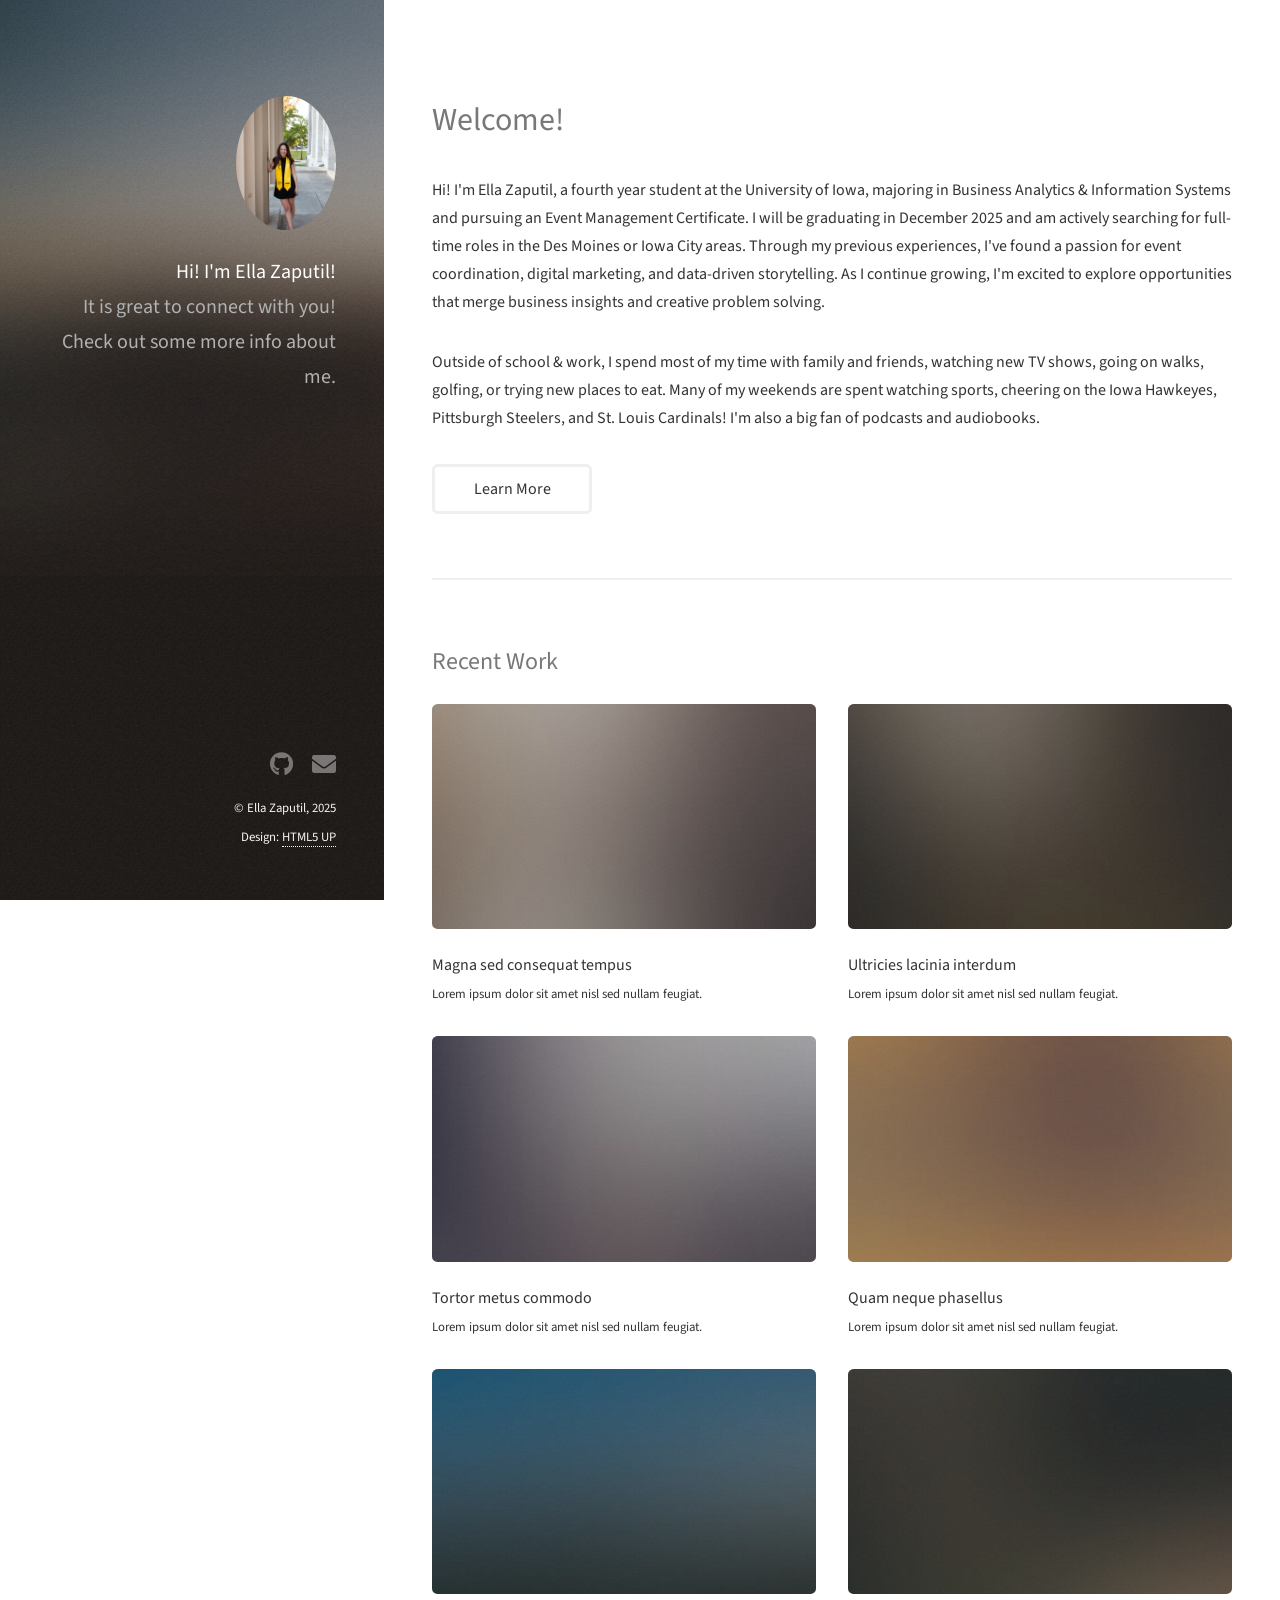
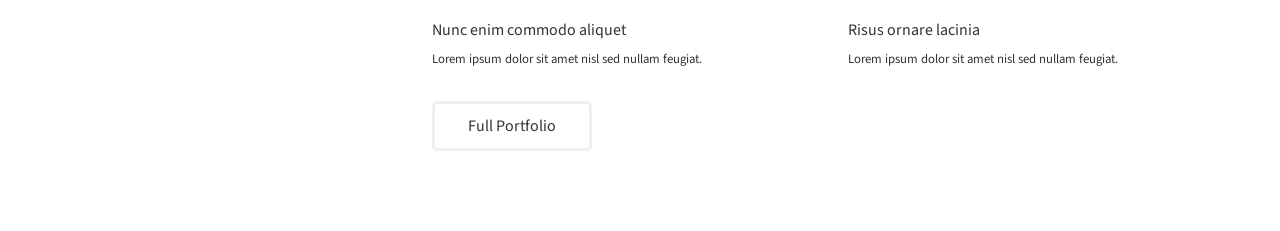
==== commit b78bd608: "Added personal information" ====
--- a/index.html
+++ b/index.html
@@ -17,9 +17,9 @@
 			<header id="header">
 				<div class="inner">
 					<a href="#" class="image avatar"><img src="images/Ella_Zaputil.jpg" alt="Photo of graduate" /></a>
-					<h1><strong>Hi! I'm Ella Zaputil!</strong> <br />
-					It is great to connect with you!<br />
-					Check out some more info about me.</h1>
+					<h1><strong>Hi! I'm Ella Zaputil!</strong> 
+					<p> It is great to connect with you!
+					Check out some more info about me.</p></h1>
 				</div>
 			</header>
 
@@ -29,10 +29,11 @@
 				<!-- One -->
 					<section id="one">
 						<header class="major">
-							<h2>Ipsum lorem dolor aliquam ante commodo<br />
-							magna sed accumsan arcu neque.</h2>
+							<h2>Welcome! </h2>
 						</header>
-						<p>Accumsan orci faucibus id eu lorem semper. Eu ac iaculis ac nunc nisi lorem vulputate lorem neque cubilia ac in adipiscing in curae lobortis tortor primis integer massa adipiscing id nisi accumsan pellentesque commodo blandit enim arcu non at amet id arcu magna. Accumsan orci faucibus id eu lorem semper nunc nisi lorem vulputate lorem neque cubilia.</p>
+						<p>Hi! I'm Ella Zaputil, a fourth year student at the University of Iowa, majoring in Business Analytics & Information Systems and pursuing an Event Management Certificate. I will be graduating in December 2025 and am actively searching for full-time roles in the Des Moines or Iowa City areas. Through my previous experiences, I've found a passion for event coordination, digital marketing, and data-driven storytelling. As I continue growing, I'm excited to explore opportunities that merge business insights and creative problem solving.</p>
+						
+						<p> Outside of school & work, I spend most of my time with family and friends, watching new TV shows, going on walks, golfing, or trying new places to eat. Many of my weekends are spent watching sports, cheering on the Iowa Hawkeyes, Pittsburgh Steelers, and St. Louis Cardinals! I'm also a big fan of podcasts and audiobooks.</p>
 						<ul class="actions">
 							<li><a href="#" class="button">Learn More</a></li>
 						</ul>
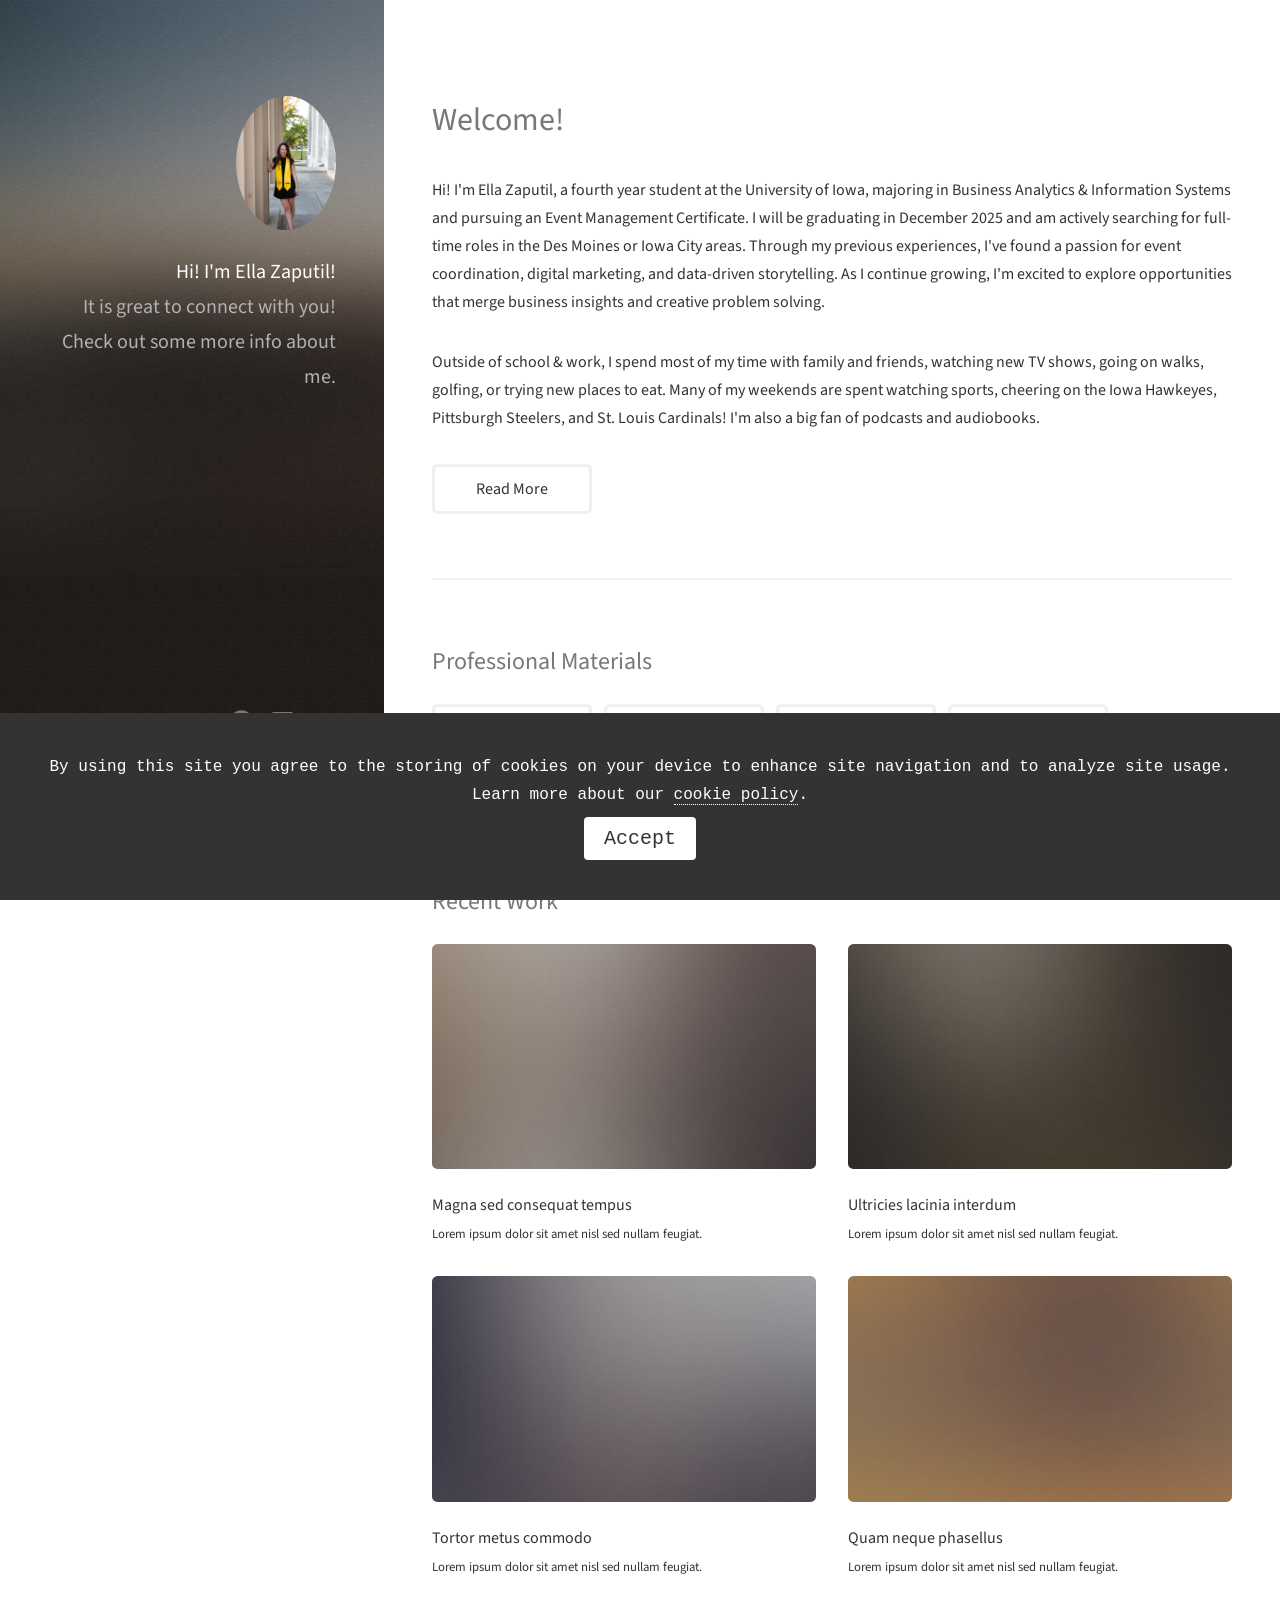
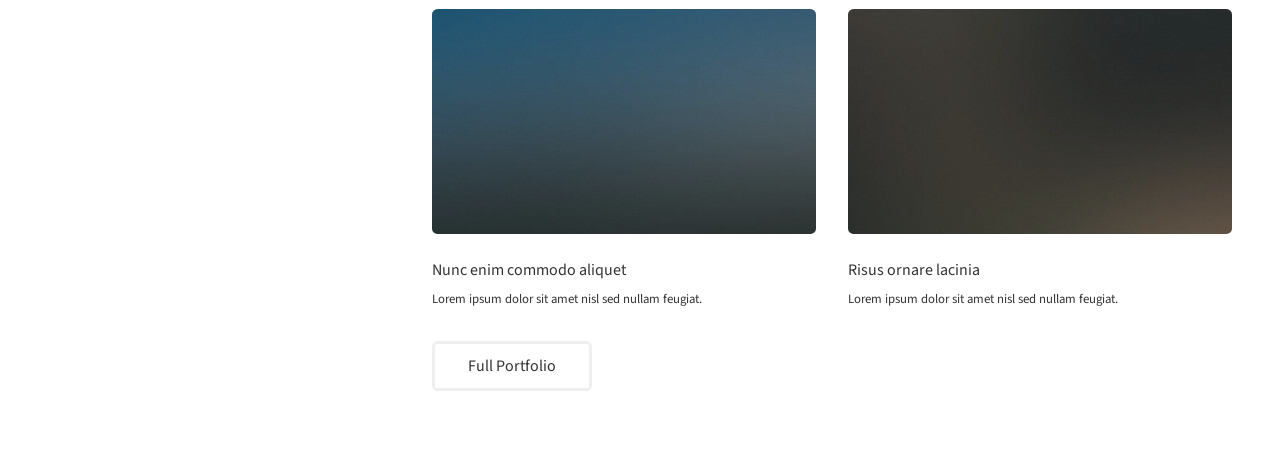
==== commit 55ccad16: "Added terms & conditions, cookies, social links" ====
--- a/index.html
+++ b/index.html
@@ -9,8 +9,27 @@
 		<title>Ella Zaputil Portfolio</title>
 		<meta charset="utf-8" />
 		<meta name="viewport" content="width=device-width, initial-scale=1, user-scalable=no" />
+		
 		<link rel="stylesheet" href="assets/css/main.css" />
+
+		<link rel="icon" type="image/png" sizes="32x32" href="./favicon-32x32.png">
+  		<link rel="icon" type="image/png" sizes="16x16" href="./favicon-16x16.png">
+  		<link rel="apple-touch-icon" sizes="180x180" href="./apple-touch-icon.png">
+  		<link rel="icon" type="image/png" sizes="192x192" href="./android-chrome-192x192.png"> 
+  		<link rel="icon" type="image/png" sizes="512x512" href="./android-chrome-512x512.png">  
+
+		<meta name="description" content="Ella Zaputil's personal portfolio webpage showcasing experiences, projects, and skills.">
+				
+		<!-- Open Graph meta tags -->
+		<meta property="og:type" content="website">
+		<meta property="og:title" content="Ella Zaputil Portfolio">
+		<meta property="og:description" content="Ella Zaputil's personal portfolio webpage showcasing experiences, projects, and skills.">
+		<meta property="og:image" content="https://ellazaputil.com/social-media.png">
+		<meta property="og:url" content="https://ellazaputil.com">
+
+		<link rel="stylesheet" href="cookie-popup.css"/>
 	</head>
+
 	<body class="is-preload">
 
 		<!-- Header -->
@@ -26,8 +45,8 @@
 		<!-- Main -->
 			<div id="main">
 
-				<!-- One -->
-					<section id="one">
+				<!--Welcome-->
+					<section id="welcome">
 						<header class="major">
 							<h2>Welcome! </h2>
 						</header>
@@ -35,12 +54,23 @@
 						
 						<p> Outside of school & work, I spend most of my time with family and friends, watching new TV shows, going on walks, golfing, or trying new places to eat. Many of my weekends are spent watching sports, cheering on the Iowa Hawkeyes, Pittsburgh Steelers, and St. Louis Cardinals! I'm also a big fan of podcasts and audiobooks.</p>
 						<ul class="actions">
-							<li><a href="#" class="button">Learn More</a></li>
+							<li><a href="#work" class="button">Read More</a></li>
 						</ul>
 					</section>
 
+				<!-- Materials -->
+					<section id="materials">
+						<h2>Professional Materials </h2>
+						<div class="button-row">
+  							<a href="files/Ella Zaputil Resume  .pdf" class="button" target="_blank">Résumé</a>
+							<a href="files/Ella Zaputil Networking Letter.pdf" class="button" target="_blank">Cover Letter</a>
+							<a href="https://github.com/ella-zaputil" class="button" target="_blank">GitHub</a>
+							<a href="https://www.linkedin.com/in/ella-zaputil/" class="button" target="_blank">LinkedIn</a>
+						</div>
+					</section>
+
 				<!-- Two -->
-					<section id="two">
+					<section id="work">
 						<h2>Recent Work</h2>
 						<div class="row">
 							<article class="col-6 col-12-xsmall work-item">
@@ -403,14 +433,31 @@
 			<footer id="footer">
 				<div class="inner">
 					<ul class="icons">
-						<li><a href="#" class="icon brands fa-github"><span class="label">Github</span></a></li>
-						<li><a href="#" class="icon solid fa-envelope"><span class="label">Email</span></a></li>
+						<li><a href="https://github.com/ella-zaputil" class="icon brands fa-github"><span class="label">Github</span></a></li>
+						<li><a href="https://www.linkedin.com/in/ella-zaputil/" class="icon brands fa-linkedin"><span class="label">LinkedIn</span></a></li>
+						<li><a href="mailto:ellazap88@gmail.com" class="icon solid fa-envelope"><span class="label">Email</span></a></li>
 					</ul>
 					<ul class="copyright">
-						<li>&copy; Ella Zaputil, 2025</li><li>Design: <a href="http://html5up.net">HTML5 UP</a></li>
+						<li>&copy; Ella Zaputil, 2025</li>
+						<li>Design: <a href="http://html5up.net">HTML5 UP</a></li>
+					</ul>
+					<ul class="copyright">
+						<li><a href="privacy.html">Privacy Policy</a>   |   <a href="terms.html">Terms &amp; Conditions</a></li>
 					</ul>
 				</div>
 			</footer>
+
+		<div id="cookie-popup">
+      		<p>
+       			By using this site you agree to the storing of cookies on your device to
+        		enhance site navigation and to analyze site usage. Learn more about our
+        		<a href="cookie-policy.html">cookie policy</a>.
+      		</p>
+      		<p>
+        		<button id="accept-cookies">Accept</button>
+      		</p>
+    	</div>
+
 		<!-- Google tag (gtag.js) -->
 		<script async src="https://www.googletagmanager.com/gtag/js?id=G-RQWKDKJL1V"></script>
 		<script>
@@ -420,6 +467,8 @@
 
   		gtag('config', 'G-RQWKDKJL1V');
 		</script>
+
+		<script src="cookie-popup.js"></script>
 		
 		<!-- Scripts -->
 			<script src="assets/js/jquery.min.js"></script>
--- a/assets/css/main.css
+++ b/assets/css/main.css
@@ -2249,6 +2249,16 @@
 			table.alt tfoot {
 				border-top: 0;
 			}
+
+
+/* Button Row */
+			.button-row {
+			display: flex;
+  			gap: 12px;
+  			flex-wrap: wrap; /* wraps nicely on mobile */
+  			margin: 20px 0;
+			}
+
 
 /* Button */
 
@@ -2481,6 +2491,7 @@
 		list-style: none;
 		margin: 1em 0 0 0;
 		padding: 0;
+		display: block !important;
 	}
 
 		#footer .copyright li {
--- a/cookie-popup.css
+++ b/cookie-popup.css
@@ -0,0 +1,50 @@
+#cookie-popup {
+  font-family: "Source Code Pro", monospace;
+  position: fixed;
+  bottom: 0;
+  left: 0;
+  width: 100%;
+  background-color: #333;
+  padding: 2rem;
+  z-index: 999999 !important;
+
+  display: flex;
+  flex-direction: column;
+  align-items: center;
+  justify-content: center;
+}
+
+#cookie-popup, 
+#cookie-popup p, 
+#cookie-popup a {
+  color: #ffffff !important;
+  opacity: 1 !important;
+  visibility: visible !important;
+}
+
+#cookie-popup p {
+  width: 100% !important;
+  display: block !important;
+  text-align: center !important;
+  margin: 0.5rem 0 !important;
+}
+
+#cookie-popup a:hover {
+  color: lightpink !important;
+  text-decoration: underline;
+}
+
+#accept-cookies {
+  font-family: "Source Code Pro", monospace;
+  background-color: #fff;
+  color: #333;
+  border: none;
+  padding: 10px 20px;
+  font-size: 1.25rem;
+  cursor: pointer;
+  border-radius: 4px;
+}
+
+#accept-cookies:hover {
+  background-color: lightpink;
+}
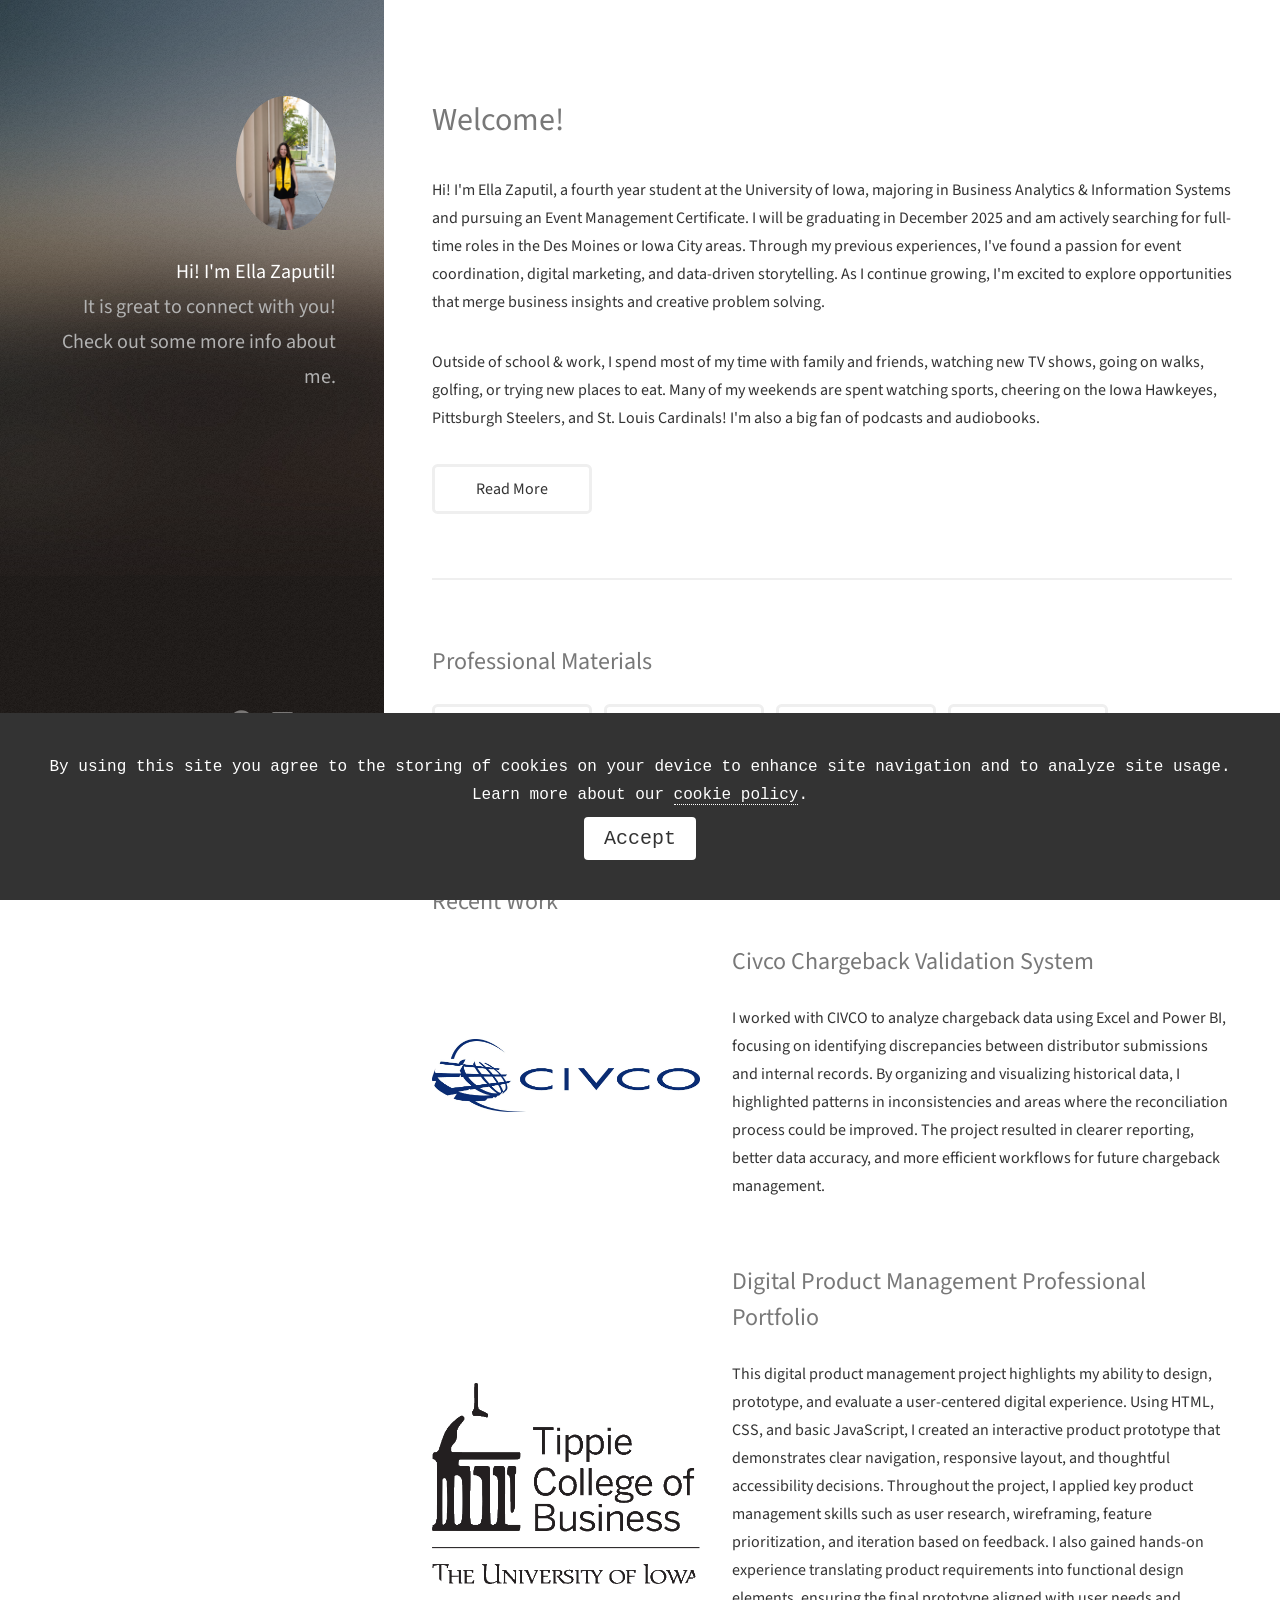
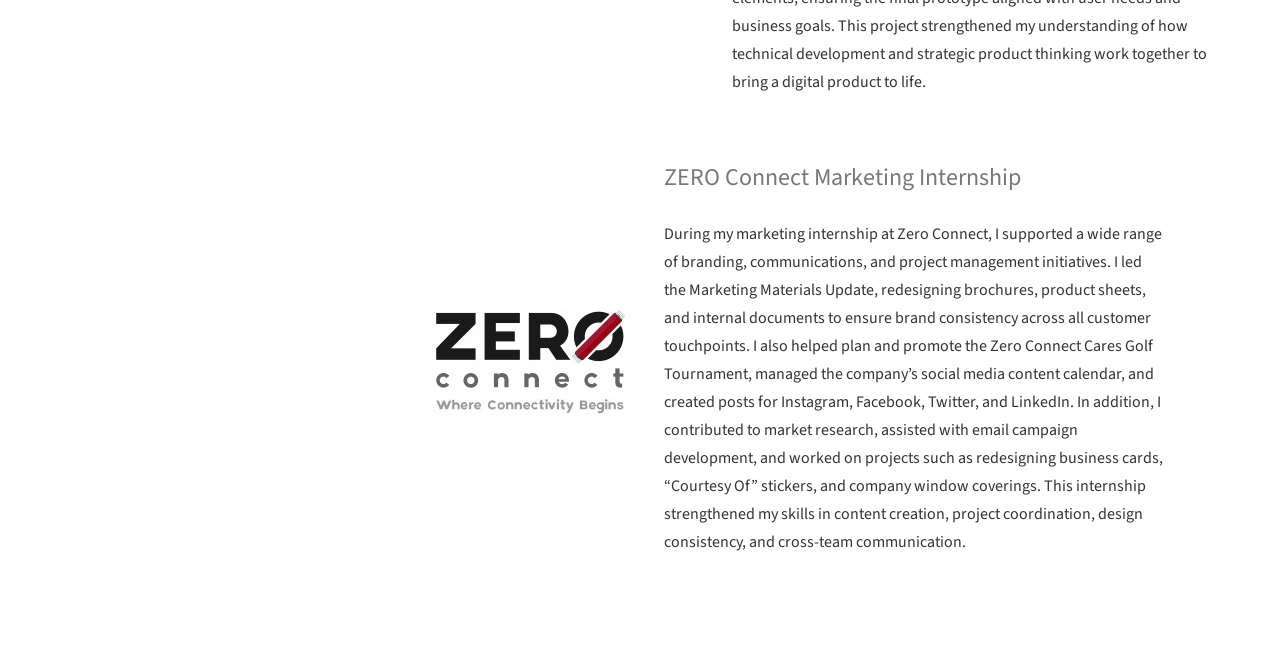
==== commit 10f71055: "Added recent work section" ====
--- a/index.html
+++ b/index.html
@@ -69,365 +69,54 @@
 						</div>
 					</section>
 
-				<!-- Two -->
+				<!-- Recent Work -->
 					<section id="work">
-						<h2>Recent Work</h2>
-						<div class="row">
-							<article class="col-6 col-12-xsmall work-item">
-								<a href="images/fulls/01.jpg" class="image fit thumb"><img src="images/thumbs/01.jpg" alt="Background image" /></a>
-								<h3>Magna sed consequat tempus</h3>
-								<p>Lorem ipsum dolor sit amet nisl sed nullam feugiat.</p>
-							</article>
-							<article class="col-6 col-12-xsmall work-item">
-								<a href="images/fulls/02.jpg" class="image fit thumb"><img src="images/thumbs/02.jpg" alt="Background image" /></a>
-								<h3>Ultricies lacinia interdum</h3>
-								<p>Lorem ipsum dolor sit amet nisl sed nullam feugiat.</p>
-							</article>
-							<article class="col-6 col-12-xsmall work-item">
-								<a href="images/fulls/03.jpg" class="image fit thumb"><img src="images/thumbs/03.jpg" alt="Background image" /></a>
-								<h3>Tortor metus commodo</h3>
-								<p>Lorem ipsum dolor sit amet nisl sed nullam feugiat.</p>
-							</article>
-							<article class="col-6 col-12-xsmall work-item">
-								<a href="images/fulls/04.jpg" class="image fit thumb"><img src="images/thumbs/04.jpg" alt="Background image" /></a>
-								<h3>Quam neque phasellus</h3>
-								<p>Lorem ipsum dolor sit amet nisl sed nullam feugiat.</p>
-							</article>
-							<article class="col-6 col-12-xsmall work-item">
-								<a href="images/fulls/05.jpg" class="image fit thumb"><img src="images/thumbs/05.jpg" alt="Background image" /></a>
-								<h3>Nunc enim commodo aliquet</h3>
-								<p>Lorem ipsum dolor sit amet nisl sed nullam feugiat.</p>
-							</article>
-							<article class="col-6 col-12-xsmall work-item">
-								<a href="images/fulls/06.jpg" class="image fit thumb"><img src="images/thumbs/06.jpg" alt="Background image" /></a>
-								<h3>Risus ornare lacinia</h3>
-								<p>Lorem ipsum dolor sit amet nisl sed nullam feugiat.</p>
-							</article>
-						</div>
-						<ul class="actions">
-							<li><a href="#" class="button">Full Portfolio</a></li>
-						</ul>
-					</section>
+						<section>
+  						<h2>Recent Work</h2>
 
-				<!-- Four -->
-				<!--
-					<section id="four">
-						<h2>Elements</h2>
+  						<div class="project">
+    					<div class="project-image">
+      						<img src="images/civco.jpg" alt="CIVCO Logo">
+    					</div>
+
+    					<div class="project-content">
+      					<h3>Civco Chargeback Validation System</h3>
+						<p>
+							I worked with CIVCO to analyze chargeback data using Excel and Power BI, focusing on identifying discrepancies between distributor submissions and internal records. By organizing and visualizing historical data, I highlighted patterns in inconsistencies and areas where the reconciliation process could be improved. The project resulted in clearer reporting, better data accuracy, and more efficient workflows for future chargeback management.
+						</p>
+  						</div>
+						</div></section>
 
 						<section>
-							<h4>Text</h4>
-							<p>This is <b>bold</b> and this is <strong>strong</strong>. This is <i>italic</i> and this is <em>emphasized</em>.
-							This is <sup>superscript</sup> text and this is <sub>subscript</sub> text.
-							This is <u>underlined</u> and this is code: <code>for (;;) { ... }</code>. Finally, <a href="#">this is a link</a>.</p>
-							<hr />
-							<header>
-								<h4>Heading with a Subtitle</h4>
-								<p>Lorem ipsum dolor sit amet nullam id egestas urna aliquam</p>
-							</header>
-							<p>Nunc lacinia ante nunc ac lobortis. Interdum adipiscing gravida odio porttitor sem non mi integer non faucibus ornare mi ut ante amet placerat aliquet. Volutpat eu sed ante lacinia sapien lorem accumsan varius montes viverra nibh in adipiscing blandit tempus accumsan.</p>
-							<header>
-								<h5>Heading with a Subtitle</h5>
-								<p>Lorem ipsum dolor sit amet nullam id egestas urna aliquam</p>
-							</header>
-							<p>Nunc lacinia ante nunc ac lobortis. Interdum adipiscing gravida odio porttitor sem non mi integer non faucibus ornare mi ut ante amet placerat aliquet. Volutpat eu sed ante lacinia sapien lorem accumsan varius montes viverra nibh in adipiscing blandit tempus accumsan.</p>
-							<hr />
-							<h2>Heading Level 2</h2>
-							<h3>Heading Level 3</h3>
-							<h4>Heading Level 4</h4>
-							<h5>Heading Level 5</h5>
-							<h6>Heading Level 6</h6>
-							<hr />
-							<h5>Blockquote</h5>
-							<blockquote>Fringilla nisl. Donec accumsan interdum nisi, quis tincidunt felis sagittis eget tempus euismod. Vestibulum ante ipsum primis in faucibus vestibulum. Blandit adipiscing eu felis iaculis volutpat ac adipiscing accumsan faucibus. Vestibulum ante ipsum primis in faucibus lorem ipsum dolor sit amet nullam adipiscing eu felis.</blockquote>
-							<h5>Preformatted</h5>
-							<pre><code>i = 0;
+						<div class="project">
+							<div class="project-image">
+							<img src="images/tippie.png" alt="Tippie College of Business Logo">
+							</div>
 
-while (!deck.isInOrder()) {
-print 'Iteration ' + i;
-deck.shuffle();
-i++;
-}
-
-print 'It took ' + i + ' iterations to sort the deck.';</code></pre>
+							<div class="project-content">
+							<h3>Digital Product Management Professional Portfolio</h3>
+							<p>
+								This digital product management project highlights my ability to design, prototype, and evaluate a user-centered digital experience. Using HTML, CSS, and basic JavaScript, I created an interactive product prototype that demonstrates clear navigation, responsive layout, and thoughtful accessibility decisions. Throughout the project, I applied key product management skills such as user research, wireframing, feature prioritization, and iteration based on feedback. I also gained hands-on experience translating product requirements into functional design elements, ensuring the final prototype aligned with user needs and business goals. This project strengthened my understanding of how technical development and strategic product thinking work together to bring a digital product to life.
+							</p>
+							</div>
+						</div>
 						</section>
 
 						<section>
-							<h4>Lists</h4>
-							<div class="row">
-								<div class="col-6 col-12-xsmall">
-									<h5>Unordered</h5>
-									<ul>
-										<li>Dolor pulvinar etiam magna etiam.</li>
-										<li>Sagittis adipiscing lorem eleifend.</li>
-										<li>Felis enim feugiat dolore viverra.</li>
-									</ul>
-									<h5>Alternate</h5>
-									<ul class="alt">
-										<li>Dolor pulvinar etiam magna etiam.</li>
-										<li>Sagittis adipiscing lorem eleifend.</li>
-										<li>Felis enim feugiat dolore viverra.</li>
-									</ul>
-								</div>
-								<div class="col-6 col-12-xsmall">
-									<h5>Ordered</h5>
-									<ol>
-										<li>Dolor pulvinar etiam magna etiam.</li>
-										<li>Etiam vel felis at lorem sed viverra.</li>
-										<li>Felis enim feugiat dolore viverra.</li>
-										<li>Dolor pulvinar etiam magna etiam.</li>
-										<li>Etiam vel felis at lorem sed viverra.</li>
-										<li>Felis enim feugiat dolore viverra.</li>
-									</ol>
-									<h5>Icons</h5>
-									<ul class="icons">
-										<li><a href="#" class="icon brands fa-twitter"><span class="label">Twitter</span></a></li>
-										<li><a href="#" class="icon brands fa-facebook-f"><span class="label">Facebook</span></a></li>
-										<li><a href="#" class="icon brands fa-instagram"><span class="label">Instagram</span></a></li>
-										<li><a href="#" class="icon brands fa-github"><span class="label">Github</span></a></li>
-										<li><a href="#" class="icon brands fa-dribbble"><span class="label">Dribbble</span></a></li>
-										<li><a href="#" class="icon brands fa-tumblr"><span class="label">Tumblr</span></a></li>
-									</ul>
-								</div>
-							</div>
-							<h5>Actions</h5>
-							<ul class="actions">
-								<li><a href="#" class="button primary">Default</a></li>
-								<li><a href="#" class="button">Default</a></li>
-							</ul>
-							<ul class="actions small">
-								<li><a href="#" class="button primary small">Small</a></li>
-								<li><a href="#" class="button small">Small</a></li>
-							</ul>
-							<div class="row">
-								<div class="col-6 col-12-small">
-									<ul class="actions stacked">
-										<li><a href="#" class="button primary">Default</a></li>
-										<li><a href="#" class="button">Default</a></li>
-									</ul>
-								</div>
-								<div class="col-6 col-12-small">
-									<ul class="actions stacked">
-										<li><a href="#" class="button primary small">Small</a></li>
-										<li><a href="#" class="button small">Small</a></li>
-									</ul>
-								</div>
-								<div class="col-6 col-12-small">
-									<ul class="actions stacked">
-										<li><a href="#" class="button primary fit">Default</a></li>
-										<li><a href="#" class="button fit">Default</a></li>
-									</ul>
-								</div>
-								<div class="col-6 col-12-small">
-									<ul class="actions stacked">
-										<li><a href="#" class="button primary small fit">Small</a></li>
-										<li><a href="#" class="button small fit">Small</a></li>
-									</ul>
-								</div>
-							</div>
-						</section>
-
-						<section>
-							<h4>Table</h4>
-							<h5>Default</h5>
-							<div class="table-wrapper">
-								<table>
-									<thead>
-										<tr>
-											<th>Name</th>
-											<th>Description</th>
-											<th>Price</th>
-										</tr>
-									</thead>
-									<tbody>
-										<tr>
-											<td>Item One</td>
-											<td>Ante turpis integer aliquet porttitor.</td>
-											<td>29.99</td>
-										</tr>
-										<tr>
-											<td>Item Two</td>
-											<td>Vis ac commodo adipiscing arcu aliquet.</td>
-											<td>19.99</td>
-										</tr>
-										<tr>
-											<td>Item Three</td>
-											<td> Morbi faucibus arcu accumsan lorem.</td>
-											<td>29.99</td>
-										</tr>
-										<tr>
-											<td>Item Four</td>
-											<td>Vitae integer tempus condimentum.</td>
-											<td>19.99</td>
-										</tr>
-										<tr>
-											<td>Item Five</td>
-											<td>Ante turpis integer aliquet porttitor.</td>
-											<td>29.99</td>
-										</tr>
-									</tbody>
-									<tfoot>
-										<tr>
-											<td colspan="2"></td>
-											<td>100.00</td>
-										</tr>
-									</tfoot>
-								</table>
+						<div class="project">
+							<div class="project-image">
+							<img src="images/zero_connect_logo.jpg" alt="ZERO Connect Logo">
 							</div>
 
-							<h5>Alternate</h5>
-							<div class="table-wrapper">
-								<table class="alt">
-									<thead>
-										<tr>
-											<th>Name</th>
-											<th>Description</th>
-											<th>Price</th>
-										</tr>
-									</thead>
-									<tbody>
-										<tr>
-											<td>Item One</td>
-											<td>Ante turpis integer aliquet porttitor.</td>
-											<td>29.99</td>
-										</tr>
-										<tr>
-											<td>Item Two</td>
-											<td>Vis ac commodo adipiscing arcu aliquet.</td>
-											<td>19.99</td>
-										</tr>
-										<tr>
-											<td>Item Three</td>
-											<td> Morbi faucibus arcu accumsan lorem.</td>
-											<td>29.99</td>
-										</tr>
-										<tr>
-											<td>Item Four</td>
-											<td>Vitae integer tempus condimentum.</td>
-											<td>19.99</td>
-										</tr>
-										<tr>
-											<td>Item Five</td>
-											<td>Ante turpis integer aliquet porttitor.</td>
-											<td>29.99</td>
-										</tr>
-									</tbody>
-									<tfoot>
-										<tr>
-											<td colspan="2"></td>
-											<td>100.00</td>
-										</tr>
-									</tfoot>
-								</table>
+							<div class="project-content">
+							<h3>ZERO Connect Marketing Internship</h3>
+							<p>
+								During my marketing internship at Zero Connect, I supported a wide range of branding, communications, and project management initiatives. I led the Marketing Materials Update, redesigning brochures, product sheets, and internal documents to ensure brand consistency across all customer touchpoints. I also helped plan and promote the Zero Connect Cares Golf Tournament, managed the company’s social media content calendar, and created posts for Instagram, Facebook, Twitter, and LinkedIn. In addition, I contributed to market research, assisted with email campaign development, and worked on projects such as redesigning business cards, “Courtesy Of” stickers, and company window coverings. This internship strengthened my skills in content creation, project coordination, design consistency, and cross-team communication.							</p>
 							</div>
+						</div>
 						</section>
+</section>
 
-						<section>
-							<h4>Buttons</h4>
-							<ul class="actions">
-								<li><a href="#" class="button primary">Primary</a></li>
-								<li><a href="#" class="button">Default</a></li>
-							</ul>
-							<ul class="actions">
-								<li><a href="#" class="button large">Large</a></li>
-								<li><a href="#" class="button">Default</a></li>
-								<li><a href="#" class="button small">Small</a></li>
-							</ul>
-							<ul class="actions fit">
-								<li><a href="#" class="button primary fit">Fit</a></li>
-								<li><a href="#" class="button fit">Fit</a></li>
-							</ul>
-							<ul class="actions fit small">
-								<li><a href="#" class="button primary fit small">Fit + Small</a></li>
-								<li><a href="#" class="button fit small">Fit + Small</a></li>
-							</ul>
-							<ul class="actions">
-								<li><a href="#" class="button primary icon solid fa-download">Icon</a></li>
-								<li><a href="#" class="button icon solid fa-download">Icon</a></li>
-							</ul>
-							<ul class="actions">
-								<li><span class="button primary disabled">Primary</span></li>
-								<li><span class="button disabled">Default</span></li>
-							</ul>
-						</section>
-
-						<section>
-							<h4>Form</h4>
-							<form method="post" action="#">
-								<div class="row gtr-uniform gtr-50">
-									<div class="col-6 col-12-xsmall">
-										<input type="text" name="demo-name" id="demo-name" value="" placeholder="Name" />
-									</div>
-									<div class="col-6 col-12-xsmall">
-										<input type="email" name="demo-email" id="demo-email" value="" placeholder="Email" />
-									</div>
-									<div class="col-12">
-										<select name="demo-category" id="demo-category">
-											<option value="">- Category -</option>
-											<option value="1">Manufacturing</option>
-											<option value="1">Shipping</option>
-											<option value="1">Administration</option>
-											<option value="1">Human Resources</option>
-										</select>
-									</div>
-									<div class="col-4 col-12-small">
-										<input type="radio" id="demo-priority-low" name="demo-priority" checked>
-										<label for="demo-priority-low">Low Priority</label>
-									</div>
-									<div class="col-4 col-12-small">
-										<input type="radio" id="demo-priority-normal" name="demo-priority">
-										<label for="demo-priority-normal">Normal Priority</label>
-									</div>
-									<div class="col-4 col-12-small">
-										<input type="radio" id="demo-priority-high" name="demo-priority">
-										<label for="demo-priority-high">High Priority</label>
-									</div>
-									<div class="col-6 col-12-small">
-										<input type="checkbox" id="demo-copy" name="demo-copy">
-										<label for="demo-copy">Email me a copy of this message</label>
-									</div>
-									<div class="col-6 col-12-small">
-										<input type="checkbox" id="demo-human" name="demo-human" checked>
-										<label for="demo-human">I am a human and not a robot</label>
-									</div>
-									<div class="col-12">
-										<textarea name="demo-message" id="demo-message" placeholder="Enter your message" rows="6"></textarea>
-									</div>
-									<div class="col-12">
-										<ul class="actions">
-											<li><input type="submit" value="Send Message" class="primary" /></li>
-											<li><input type="reset" value="Reset" /></li>
-										</ul>
-									</div>
-								</div>
-							</form>
-						</section>
-
-						<section>
-							<h4>Image</h4>
-							<h5>Fit</h5>
-							<div class="box alt">
-								<div class="row gtr-50 gtr-uniform">
-									<div class="col-12"><span class="image fit"><img src="images/fulls/05.jpg" alt="" /></span></div>
-									<div class="col-4"><span class="image fit"><img src="images/thumbs/01.jpg" alt="" /></span></div>
-									<div class="col-4"><span class="image fit"><img src="images/thumbs/02.jpg" alt="" /></span></div>
-									<div class="col-4"><span class="image fit"><img src="images/thumbs/03.jpg" alt="" /></span></div>
-									<div class="col-4"><span class="image fit"><img src="images/thumbs/04.jpg" alt="" /></span></div>
-									<div class="col-4"><span class="image fit"><img src="images/thumbs/05.jpg" alt="" /></span></div>
-									<div class="col-4"><span class="image fit"><img src="images/thumbs/06.jpg" alt="" /></span></div>
-									<div class="col-4"><span class="image fit"><img src="images/thumbs/03.jpg" alt="" /></span></div>
-									<div class="col-4"><span class="image fit"><img src="images/thumbs/02.jpg" alt="" /></span></div>
-									<div class="col-4"><span class="image fit"><img src="images/thumbs/01.jpg" alt="" /></span></div>
-								</div>
-							</div>
-							<h5>Left &amp; Right</h5>
-							<p><span class="image left"><img src="images/avatar.jpg" alt="" /></span>Fringilla nisl. Donec accumsan interdum nisi, quis tincidunt felis sagittis eget. tempus euismod. Vestibulum ante ipsum primis in faucibus vestibulum. Blandit adipiscing eu felis iaculis volutpat ac adipiscing accumsan eu faucibus. Integer ac pellentesque praesent tincidunt felis sagittis eget. tempus euismod. Vestibulum ante ipsum primis in faucibus vestibulum. Blandit adipiscing eu felis iaculis volutpat ac adipiscing accumsan eu faucibus. Integer ac pellentesque praesent. Donec accumsan interdum nisi, quis tincidunt felis sagittis eget. tempus euismod. Vestibulum ante ipsum primis in faucibus vestibulum. Blandit adipiscing eu felis iaculis volutpat ac adipiscing accumsan eu faucibus. Integer ac pellentesque praesent tincidunt felis sagittis eget. tempus euismod. Vestibulum ante ipsum primis in faucibus vestibulum. Blandit adipiscing eu felis iaculis volutpat ac adipiscing accumsan eu faucibus. Integer ac pellentesque praesent.</p>
-							<p><span class="image right"><img src="images/avatar.jpg" alt="" /></span>Fringilla nisl. Donec accumsan interdum nisi, quis tincidunt felis sagittis eget. tempus euismod. Vestibulum ante ipsum primis in faucibus vestibulum. Blandit adipiscing eu felis iaculis volutpat ac adipiscing accumsan eu faucibus. Integer ac pellentesque praesent tincidunt felis sagittis eget. tempus euismod. Vestibulum ante ipsum primis in faucibus vestibulum. Blandit adipiscing eu felis iaculis volutpat ac adipiscing accumsan eu faucibus. Integer ac pellentesque praesent. Donec accumsan interdum nisi, quis tincidunt felis sagittis eget. tempus euismod. Vestibulum ante ipsum primis in faucibus vestibulum. Blandit adipiscing eu felis iaculis volutpat ac adipiscing accumsan eu faucibus. Integer ac pellentesque praesent tincidunt felis sagittis eget. tempus euismod. Vestibulum ante ipsum primis in faucibus vestibulum. Blandit adipiscing eu felis iaculis volutpat ac adipiscing accumsan eu faucibus. Integer ac pellentesque praesent.</p>
-						</section>
-
-					</section>
-				-->
-
-			</div>
 
 		<!-- Footer -->
 			<footer id="footer">
--- a/assets/css/main.css
+++ b/assets/css/main.css
@@ -1759,6 +1759,33 @@
 						}
 
 		}
+
+.project {
+  display: flex;
+  align-items: center;
+  gap: 2rem;
+  margin-bottom: 3rem;
+}
+
+.project-image img {
+  width: 100%;
+  max-width: 450px;
+  border-radius: 20px;
+}
+
+.project-content {
+  max-width: 500px;
+}
+
+.project-content h3 {
+  margin-top: 0;
+  font-size: 1.5rem;
+}
+
+.project-content p {
+  margin-bottom: 1rem;
+}
+
 
 /* Section/Article */
 
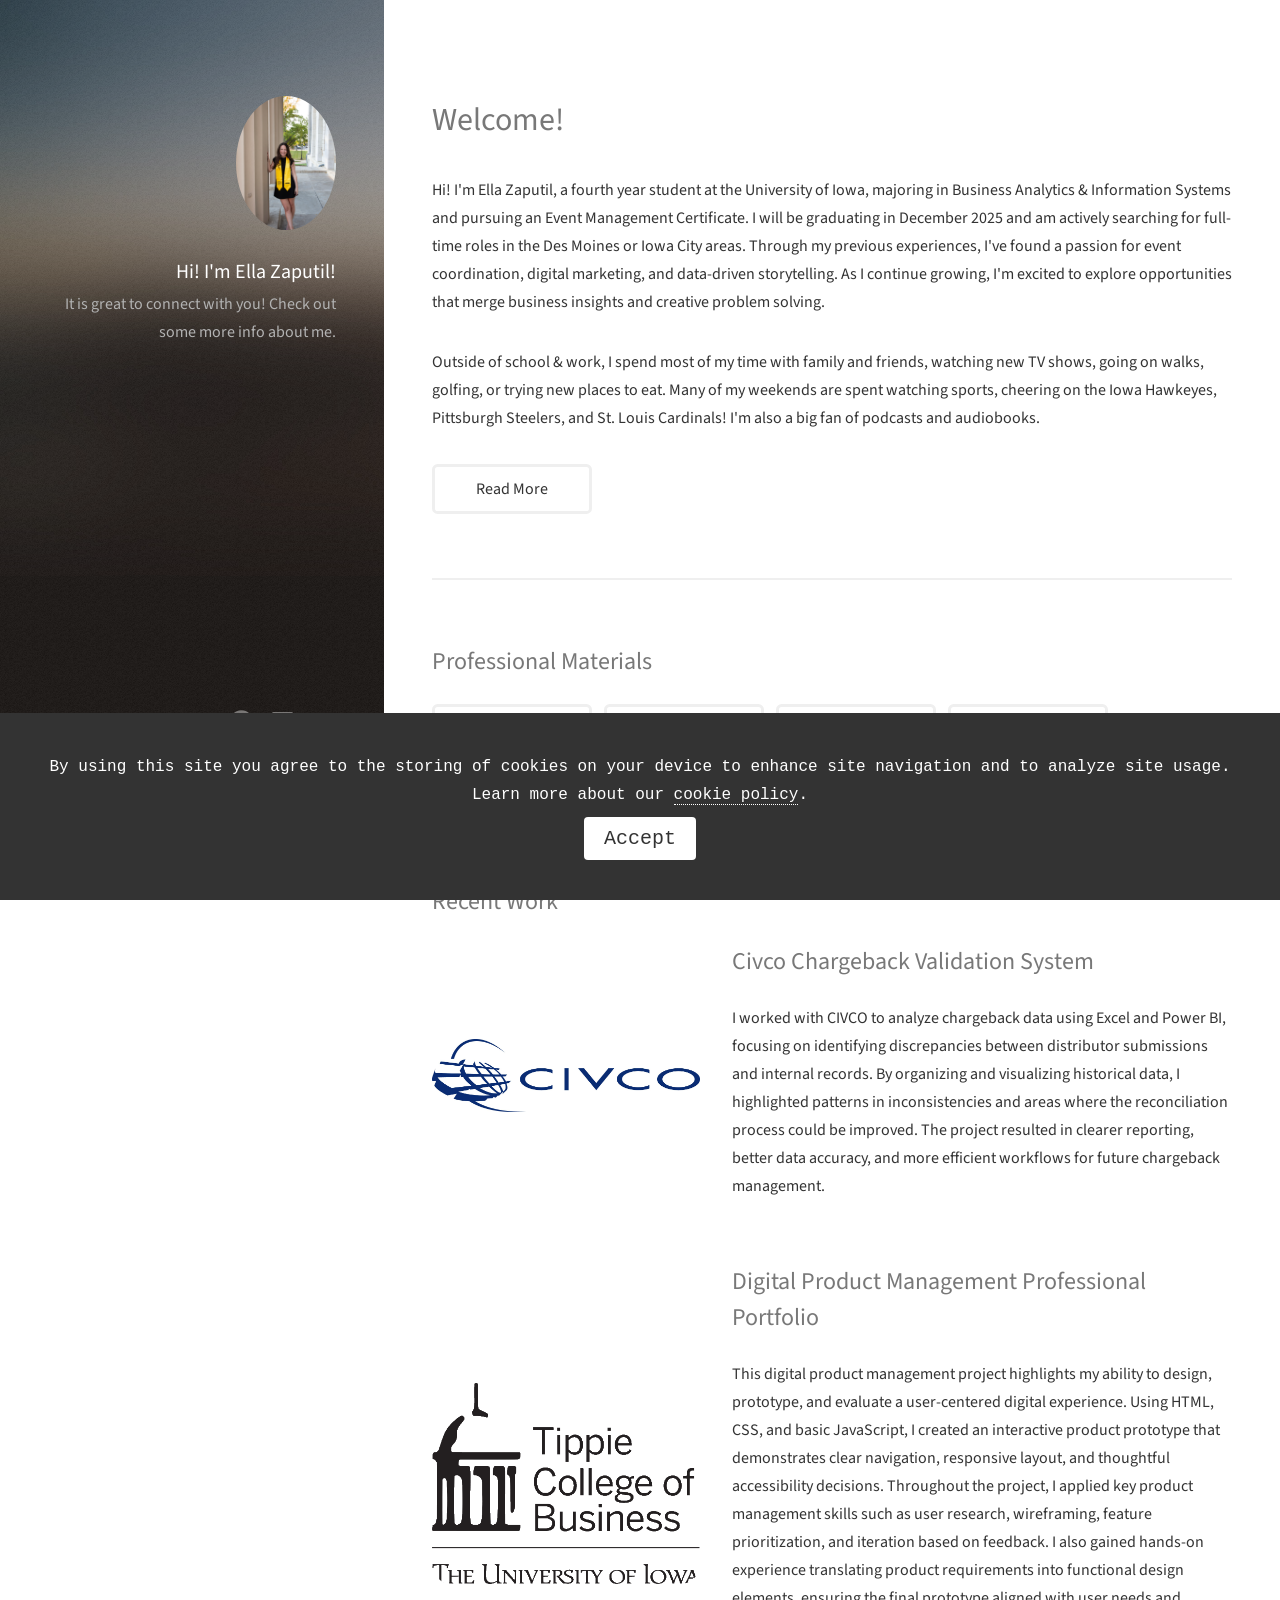
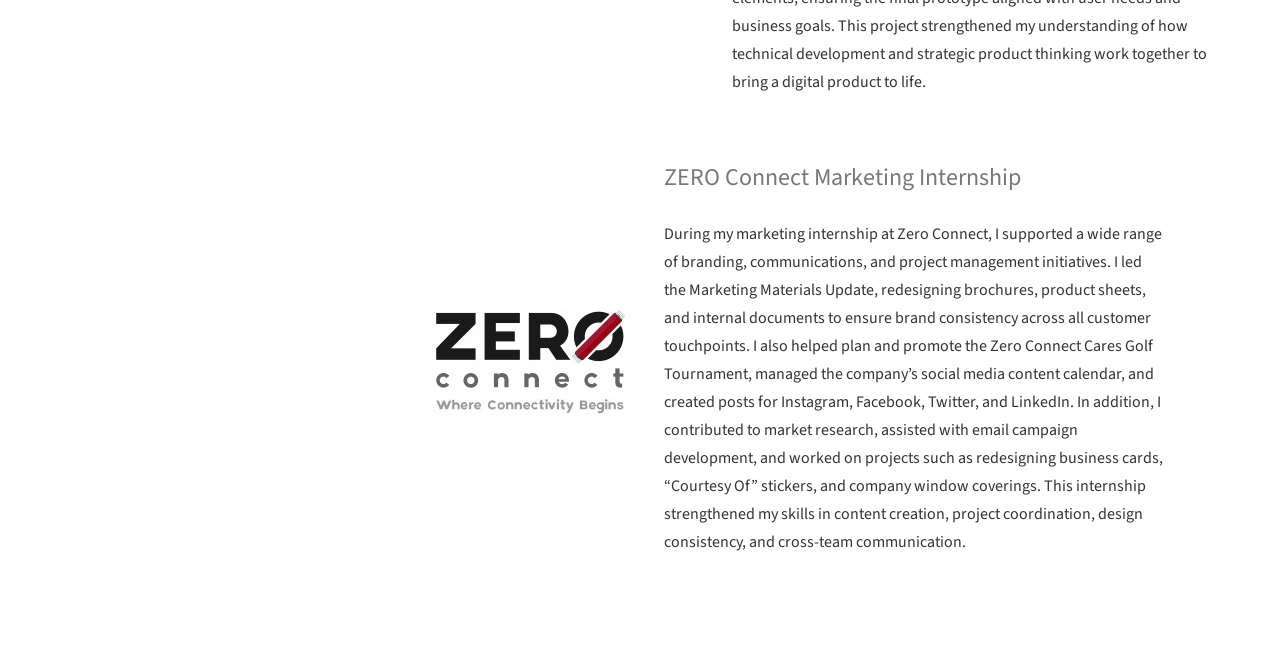
==== commit fada0151: "Minor code corrections" ====
--- a/index.html
+++ b/index.html
@@ -4,7 +4,7 @@
 	html5up.net | @ajlkn
 	Free for personal and commercial use under the CCA 3.0 license (html5up.net/license)
 -->
-<html>
+<html lang="en">
 	<head>
 		<title>Ella Zaputil Portfolio</title>
 		<meta charset="utf-8" />
@@ -36,9 +36,9 @@
 			<header id="header">
 				<div class="inner">
 					<a href="#" class="image avatar"><img src="images/Ella_Zaputil.jpg" alt="Photo of graduate" /></a>
-					<h1><strong>Hi! I'm Ella Zaputil!</strong> 
+					<h1><strong>Hi! I'm Ella Zaputil!</strong> </h1>
 					<p> It is great to connect with you!
-					Check out some more info about me.</p></h1>
+					Check out some more info about me.</p>
 				</div>
 			</header>
 
@@ -62,8 +62,8 @@
 					<section id="materials">
 						<h2>Professional Materials </h2>
 						<div class="button-row">
-  							<a href="files/Ella Zaputil Resume  .pdf" class="button" target="_blank">Résumé</a>
-							<a href="files/Ella Zaputil Networking Letter.pdf" class="button" target="_blank">Cover Letter</a>
+  							<a href="files/resume.pdf" class="button" target="_blank">Résumé</a>
+							<a href="files/cover-letter.pdf" class="button" target="_blank">Cover Letter</a>
 							<a href="https://github.com/ella-zaputil" class="button" target="_blank">GitHub</a>
 							<a href="https://www.linkedin.com/in/ella-zaputil/" class="button" target="_blank">LinkedIn</a>
 						</div>
@@ -116,6 +116,7 @@
 						</div>
 						</section>
 </section>
+</div>	
 
 
 		<!-- Footer -->
--- a/assets/css/main.css
+++ b/assets/css/main.css
@@ -2304,7 +2304,7 @@
 		background-color: transparent;
 		border-radius: 0.35em;
 		border: solid 3px #efefef;
-		color: #333333; !important;
+		color: #333333 !important;
 		cursor: pointer;
 		display: inline-block;
 		font-weight: 400;
